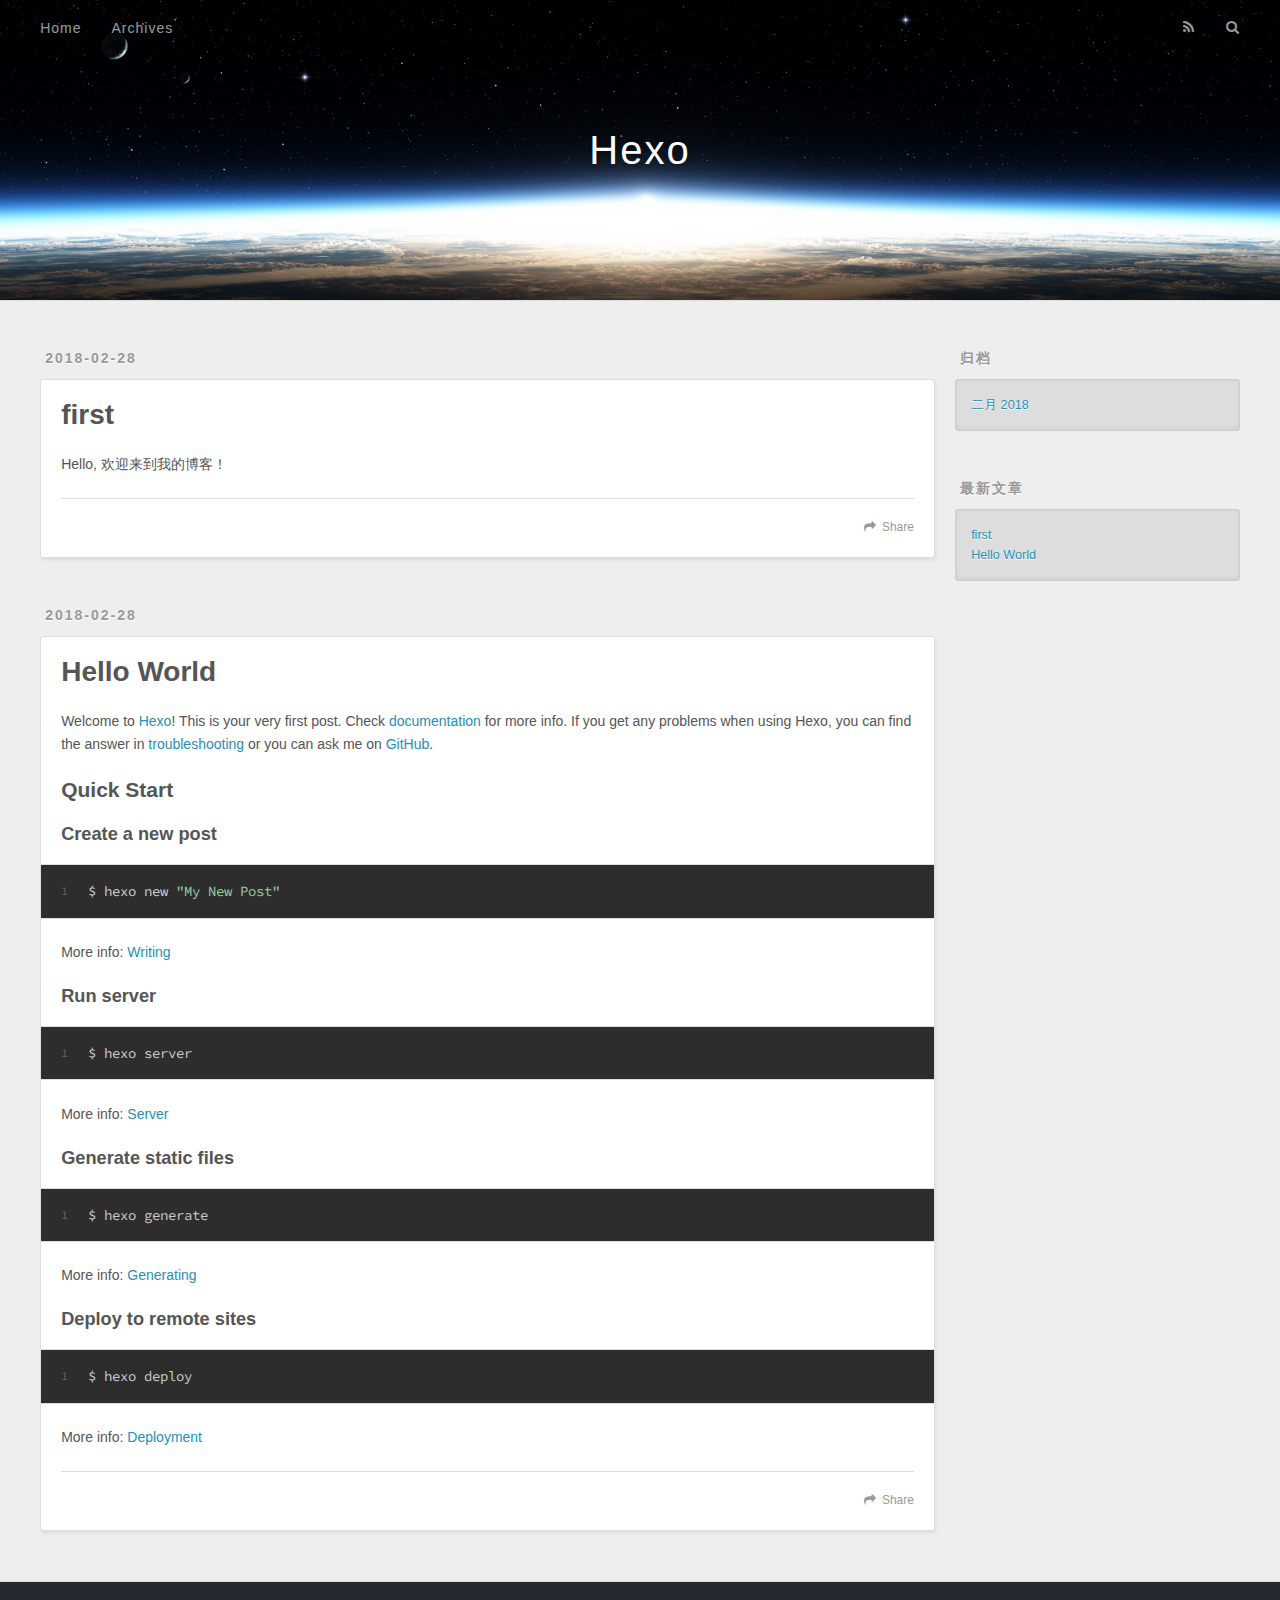
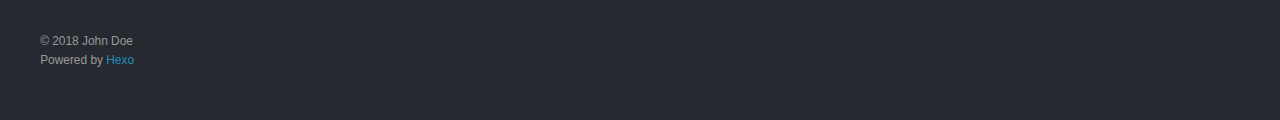
==== index.html @ c77ca08d "Site updated: 2018-02-28 11:20:23" ====
<!DOCTYPE html>
<html>
<head>
  <meta charset="utf-8">
  

  
  <title>Hexo</title>
  <meta name="viewport" content="width=device-width, initial-scale=1, maximum-scale=1">
  <meta property="og:type" content="website">
<meta property="og:title" content="Hexo">
<meta property="og:url" content="http://hexoblog.wuxiaolong.work/index.html">
<meta property="og:site_name" content="Hexo">
<meta property="og:locale" content="zh-CN">
<meta name="twitter:card" content="summary">
<meta name="twitter:title" content="Hexo">
  
    <link rel="alternate" href="/atom.xml" title="Hexo" type="application/atom+xml">
  
  
    <link rel="icon" href="/favicon.png">
  
  
    <link href="//fonts.googleapis.com/css?family=Source+Code+Pro" rel="stylesheet" type="text/css">
  
  <link rel="stylesheet" href="/css/style.css">
</head>

<body>
  <div id="container">
    <div id="wrap">
      <header id="header">
  <div id="banner"></div>
  <div id="header-outer" class="outer">
    <div id="header-title" class="inner">
      <h1 id="logo-wrap">
        <a href="/" id="logo">Hexo</a>
      </h1>
      
    </div>
    <div id="header-inner" class="inner">
      <nav id="main-nav">
        <a id="main-nav-toggle" class="nav-icon"></a>
        
          <a class="main-nav-link" href="/">Home</a>
        
          <a class="main-nav-link" href="/archives">Archives</a>
        
      </nav>
      <nav id="sub-nav">
        
          <a id="nav-rss-link" class="nav-icon" href="/atom.xml" title="RSS Feed"></a>
        
        <a id="nav-search-btn" class="nav-icon" title="搜索"></a>
      </nav>
      <div id="search-form-wrap">
        <form action="//google.com/search" method="get" accept-charset="UTF-8" class="search-form"><input type="search" name="q" class="search-form-input" placeholder="Search"><button type="submit" class="search-form-submit">&#xF002;</button><input type="hidden" name="sitesearch" value="http://hexoblog.wuxiaolong.work"></form>
      </div>
    </div>
  </div>
</header>
      <div class="outer">
        <section id="main">
  
    <article id="post-first" class="article article-type-post" itemscope itemprop="blogPost">
  <div class="article-meta">
    <a href="/2018/02/28/first/" class="article-date">
  <time datetime="2018-02-28T03:08:30.000Z" itemprop="datePublished">2018-02-28</time>
</a>
    
  </div>
  <div class="article-inner">
    
    
      <header class="article-header">
        
  
    <h1 itemprop="name">
      <a class="article-title" href="/2018/02/28/first/">first</a>
    </h1>
  

      </header>
    
    <div class="article-entry" itemprop="articleBody">
      
        <p>Hello, 欢迎来到我的博客！</p>

      
    </div>
    <footer class="article-footer">
      <a data-url="http://hexoblog.wuxiaolong.work/2018/02/28/first/" data-id="cje6i5cwr000100w19m9k42qk" class="article-share-link">Share</a>
      
      
    </footer>
  </div>
  
</article>


  
    <article id="post-hello-world" class="article article-type-post" itemscope itemprop="blogPost">
  <div class="article-meta">
    <a href="/2018/02/28/hello-world/" class="article-date">
  <time datetime="2018-02-28T02:31:33.509Z" itemprop="datePublished">2018-02-28</time>
</a>
    
  </div>
  <div class="article-inner">
    
    
      <header class="article-header">
        
  
    <h1 itemprop="name">
      <a class="article-title" href="/2018/02/28/hello-world/">Hello World</a>
    </h1>
  

      </header>
    
    <div class="article-entry" itemprop="articleBody">
      
        <p>Welcome to <a href="https://hexo.io/" target="_blank" rel="noopener">Hexo</a>! This is your very first post. Check <a href="https://hexo.io/docs/" target="_blank" rel="noopener">documentation</a> for more info. If you get any problems when using Hexo, you can find the answer in <a href="https://hexo.io/docs/troubleshooting.html" target="_blank" rel="noopener">troubleshooting</a> or you can ask me on <a href="https://github.com/hexojs/hexo/issues" target="_blank" rel="noopener">GitHub</a>.</p>
<h2 id="Quick-Start"><a href="#Quick-Start" class="headerlink" title="Quick Start"></a>Quick Start</h2><h3 id="Create-a-new-post"><a href="#Create-a-new-post" class="headerlink" title="Create a new post"></a>Create a new post</h3><figure class="highlight bash"><table><tr><td class="gutter"><pre><span class="line">1</span><br></pre></td><td class="code"><pre><span class="line">$ hexo new <span class="string">"My New Post"</span></span><br></pre></td></tr></table></figure>
<p>More info: <a href="https://hexo.io/docs/writing.html" target="_blank" rel="noopener">Writing</a></p>
<h3 id="Run-server"><a href="#Run-server" class="headerlink" title="Run server"></a>Run server</h3><figure class="highlight bash"><table><tr><td class="gutter"><pre><span class="line">1</span><br></pre></td><td class="code"><pre><span class="line">$ hexo server</span><br></pre></td></tr></table></figure>
<p>More info: <a href="https://hexo.io/docs/server.html" target="_blank" rel="noopener">Server</a></p>
<h3 id="Generate-static-files"><a href="#Generate-static-files" class="headerlink" title="Generate static files"></a>Generate static files</h3><figure class="highlight bash"><table><tr><td class="gutter"><pre><span class="line">1</span><br></pre></td><td class="code"><pre><span class="line">$ hexo generate</span><br></pre></td></tr></table></figure>
<p>More info: <a href="https://hexo.io/docs/generating.html" target="_blank" rel="noopener">Generating</a></p>
<h3 id="Deploy-to-remote-sites"><a href="#Deploy-to-remote-sites" class="headerlink" title="Deploy to remote sites"></a>Deploy to remote sites</h3><figure class="highlight bash"><table><tr><td class="gutter"><pre><span class="line">1</span><br></pre></td><td class="code"><pre><span class="line">$ hexo deploy</span><br></pre></td></tr></table></figure>
<p>More info: <a href="https://hexo.io/docs/deployment.html" target="_blank" rel="noopener">Deployment</a></p>

      
    </div>
    <footer class="article-footer">
      <a data-url="http://hexoblog.wuxiaolong.work/2018/02/28/hello-world/" data-id="cje6i5cwm000000w13musvi3g" class="article-share-link">Share</a>
      
      
    </footer>
  </div>
  
</article>


  


</section>
        
          <aside id="sidebar">
  
    

  
    

  
    
  
    
  <div class="widget-wrap">
    <h3 class="widget-title">归档</h3>
    <div class="widget">
      <ul class="archive-list"><li class="archive-list-item"><a class="archive-list-link" href="/archives/2018/02/">二月 2018</a></li></ul>
    </div>
  </div>


  
    
  <div class="widget-wrap">
    <h3 class="widget-title">最新文章</h3>
    <div class="widget">
      <ul>
        
          <li>
            <a href="/2018/02/28/first/">first</a>
          </li>
        
          <li>
            <a href="/2018/02/28/hello-world/">Hello World</a>
          </li>
        
      </ul>
    </div>
  </div>

  
</aside>
        
      </div>
      <footer id="footer">
  
  <div class="outer">
    <div id="footer-info" class="inner">
      &copy; 2018 John Doe<br>
      Powered by <a href="http://hexo.io/" target="_blank">Hexo</a>
    </div>
  </div>
</footer>
    </div>
    <nav id="mobile-nav">
  
    <a href="/" class="mobile-nav-link">Home</a>
  
    <a href="/archives" class="mobile-nav-link">Archives</a>
  
</nav>
    

<script src="//ajax.googleapis.com/ajax/libs/jquery/2.0.3/jquery.min.js"></script>


  <link rel="stylesheet" href="/fancybox/jquery.fancybox.css">
  <script src="/fancybox/jquery.fancybox.pack.js"></script>


<script src="/js/script.js"></script>



  </div>
</body>
</html>
---- css/style.css ----
body {
  width: 100%;
}
body:before,
body:after {
  content: "";
  display: table;
}
body:after {
  clear: both;
}
html,
body,
div,
span,
applet,
object,
iframe,
h1,
h2,
h3,
h4,
h5,
h6,
p,
blockquote,
pre,
a,
abbr,
acronym,
address,
big,
cite,
code,
del,
dfn,
em,
img,
ins,
kbd,
q,
s,
samp,
small,
strike,
strong,
sub,
sup,
tt,
var,
dl,
dt,
dd,
ol,
ul,
li,
fieldset,
form,
label,
legend,
table,
caption,
tbody,
tfoot,
thead,
tr,
th,
td {
  margin: 0;
  padding: 0;
  border: 0;
  outline: 0;
  font-weight: inherit;
  font-style: inherit;
  font-family: inherit;
  font-size: 100%;
  vertical-align: baseline;
}
body {
  line-height: 1;
  color: #000;
  background: #fff;
}
ol,
ul {
  list-style: none;
}
table {
  border-collapse: separate;
  border-spacing: 0;
  vertical-align: middle;
}
caption,
th,
td {
  text-align: left;
  font-weight: normal;
  vertical-align: middle;
}
a img {
  border: none;
}
input,
button {
  margin: 0;
  padding: 0;
}
input::-moz-focus-inner,
button::-moz-focus-inner {
  border: 0;
  padding: 0;
}
@font-face {
  font-family: FontAwesome;
  font-style: normal;
  font-weight: normal;
  src: url("fonts/fontawesome-webfont.eot?v=#4.0.3");
  src: url("fonts/fontawesome-webfont.eot?#iefix&v=#4.0.3") format("embedded-opentype"), url("fonts/fontawesome-webfont.woff?v=#4.0.3") format("woff"), url("fonts/fontawesome-webfont.ttf?v=#4.0.3") format("truetype"), url("fonts/fontawesome-webfont.svg#fontawesomeregular?v=#4.0.3") format("svg");
}
html,
body,
#container {
  height: 100%;
}
body {
  background: #eee;
  font: 14px -apple-system, BlinkMacSystemFont, "Segoe UI", "Roboto", "Oxygen", "Ubuntu", "Cantarell", "Fira Sans", "Droid Sans", "Helvetica Neue", sans-serif;
  -webkit-text-size-adjust: 100%;
}
.outer {
  max-width: 1220px;
  margin: 0 auto;
  padding: 0 20px;
}
.outer:before,
.outer:after {
  content: "";
  display: table;
}
.outer:after {
  clear: both;
}
.inner {
  display: inline;
  float: left;
  width: 98.33333333333333%;
  margin: 0 0.833333333333333%;
}
.left,
.alignleft {
  float: left;
}
.right,
.alignright {
  float: right;
}
.clear {
  clear: both;
}
#container {
  position: relative;
}
.mobile-nav-on {
  overflow: hidden;
}
#wrap {
  height: 100%;
  width: 100%;
  position: absolute;
  top: 0;
  left: 0;
  -webkit-transition: 0.2s ease-out;
  -moz-transition: 0.2s ease-out;
  -ms-transition: 0.2s ease-out;
  transition: 0.2s ease-out;
  z-index: 1;
  background: #eee;
}
.mobile-nav-on #wrap {
  left: 280px;
}
@media screen and (min-width: 768px) {
  #main {
    display: inline;
    float: left;
    width: 73.33333333333333%;
    margin: 0 0.833333333333333%;
  }
}
.article-date,
.article-category-link,
.archive-year,
.widget-title {
  text-decoration: none;
  text-transform: uppercase;
  letter-spacing: 2px;
  color: #999;
  margin-bottom: 1em;
  margin-left: 5px;
  line-height: 1em;
  text-shadow: 0 1px #fff;
  font-weight: bold;
}
.article-inner,
.archive-article-inner {
  background: #fff;
  -webkit-box-shadow: 1px 2px 3px #ddd;
  box-shadow: 1px 2px 3px #ddd;
  border: 1px solid #ddd;
  border-radius: 3px;
}
.article-entry h1,
.widget h1 {
  font-size: 2em;
}
.article-entry h2,
.widget h2 {
  font-size: 1.5em;
}
.article-entry h3,
.widget h3 {
  font-size: 1.3em;
}
.article-entry h4,
.widget h4 {
  font-size: 1.2em;
}
.article-entry h5,
.widget h5 {
  font-size: 1em;
}
.article-entry h6,
.widget h6 {
  font-size: 1em;
  color: #999;
}
.article-entry hr,
.widget hr {
  border: 1px dashed #ddd;
}
.article-entry strong,
.widget strong {
  font-weight: bold;
}
.article-entry em,
.widget em,
.article-entry cite,
.widget cite {
  font-style: italic;
}
.article-entry sup,
.widget sup,
.article-entry sub,
.widget sub {
  font-size: 0.75em;
  line-height: 0;
  position: relative;
  vertical-align: baseline;
}
.article-entry sup,
.widget sup {
  top: -0.5em;
}
.article-entry sub,
.widget sub {
  bottom: -0.2em;
}
.article-entry small,
.widget small {
  font-size: 0.85em;
}
.article-entry acronym,
.widget acronym,
.article-entry abbr,
.widget abbr {
  border-bottom: 1px dotted;
}
.article-entry ul,
.widget ul,
.article-entry ol,
.widget ol,
.article-entry dl,
.widget dl {
  margin: 0 20px;
  line-height: 1.6em;
}
.article-entry ul ul,
.widget ul ul,
.article-entry ol ul,
.widget ol ul,
.article-entry ul ol,
.widget ul ol,
.article-entry ol ol,
.widget ol ol {
  margin-top: 0;
  margin-bottom: 0;
}
.article-entry ul,
.widget ul {
  list-style: disc;
}
.article-entry ol,
.widget ol {
  list-style: decimal;
}
.article-entry dt,
.widget dt {
  font-weight: bold;
}
#header {
  height: 300px;
  position: relative;
  border-bottom: 1px solid #ddd;
}
#header:before,
#header:after {
  content: "";
  position: absolute;
  left: 0;
  right: 0;
  height: 40px;
}
#header:before {
  top: 0;
  background: -webkit-linear-gradient(rgba(0,0,0,0.2), transparent);
  background: -moz-linear-gradient(rgba(0,0,0,0.2), transparent);
  background: -ms-linear-gradient(rgba(0,0,0,0.2), transparent);
  background: linear-gradient(rgba(0,0,0,0.2), transparent);
}
#header:after {
  bottom: 0;
  background: -webkit-linear-gradient(transparent, rgba(0,0,0,0.2));
  background: -moz-linear-gradient(transparent, rgba(0,0,0,0.2));
  background: -ms-linear-gradient(transparent, rgba(0,0,0,0.2));
  background: linear-gradient(transparent, rgba(0,0,0,0.2));
}
#header-outer {
  height: 100%;
  position: relative;
}
#header-inner {
  position: relative;
  overflow: hidden;
}
#banner {
  position: absolute;
  top: 0;
  left: 0;
  width: 100%;
  height: 100%;
  background: url("images/banner.jpg") center #000;
  -webkit-background-size: cover;
  -moz-background-size: cover;
  background-size: cover;
  z-index: -1;
}
#header-title {
  text-align: center;
  height: 40px;
  position: absolute;
  top: 50%;
  left: 0;
  margin-top: -20px;
}
#logo,
#subtitle {
  text-decoration: none;
  color: #fff;
  font-weight: 300;
  text-shadow: 0 1px 4px rgba(0,0,0,0.3);
}
#logo {
  font-size: 40px;
  line-height: 40px;
  letter-spacing: 2px;
}
#subtitle {
  font-size: 16px;
  line-height: 16px;
  letter-spacing: 1px;
}
#subtitle-wrap {
  margin-top: 16px;
}
#main-nav {
  float: left;
  margin-left: -15px;
}
.nav-icon,
.main-nav-link {
  float: left;
  color: #fff;
  opacity: 0.6;
  text-decoration: none;
  text-shadow: 0 1px rgba(0,0,0,0.2);
  -webkit-transition: opacity 0.2s;
  -moz-transition: opacity 0.2s;
  -ms-transition: opacity 0.2s;
  transition: opacity 0.2s;
  display: block;
  padding: 20px 15px;
}
.nav-icon:hover,
.main-nav-link:hover {
  opacity: 1;
}
.nav-icon {
  font-family: FontAwesome;
  text-align: center;
  font-size: 14px;
  width: 14px;
  height: 14px;
  padding: 20px 15px;
  position: relative;
  cursor: pointer;
}
.main-nav-link {
  font-weight: 300;
  letter-spacing: 1px;
}
@media screen and (max-width: 479px) {
  .main-nav-link {
    display: none;
  }
}
#main-nav-toggle {
  display: none;
}
#main-nav-toggle:before {
  content: "\f0c9";
}
@media screen and (max-width: 479px) {
  #main-nav-toggle {
    display: block;
  }
}
#sub-nav {
  float: right;
  margin-right: -15px;
}
#nav-rss-link:before {
  content: "\f09e";
}
#nav-search-btn:before {
  content: "\f002";
}
#search-form-wrap {
  position: absolute;
  top: 15px;
  width: 150px;
  height: 30px;
  right: -150px;
  opacity: 0;
  -webkit-transition: 0.2s ease-out;
  -moz-transition: 0.2s ease-out;
  -ms-transition: 0.2s ease-out;
  transition: 0.2s ease-out;
}
#search-form-wrap.on {
  opacity: 1;
  right: 0;
}
@media screen and (max-width: 479px) {
  #search-form-wrap {
    width: 100%;
    right: -100%;
  }
}
.search-form {
  position: absolute;
  top: 0;
  left: 0;
  right: 0;
  background: #fff;
  padding: 5px 15px;
  border-radius: 15px;
  -webkit-box-shadow: 0 0 10px rgba(0,0,0,0.3);
  box-shadow: 0 0 10px rgba(0,0,0,0.3);
}
.search-form-input {
  border: none;
  background: none;
  color: #555;
  width: 100%;
  font: 13px -apple-system, BlinkMacSystemFont, "Segoe UI", "Roboto", "Oxygen", "Ubuntu", "Cantarell", "Fira Sans", "Droid Sans", "Helvetica Neue", sans-serif;
  outline: none;
}
.search-form-input::-webkit-search-results-decoration,
.search-form-input::-webkit-search-cancel-button {
  -webkit-appearance: none;
}
.search-form-submit {
  position: absolute;
  top: 50%;
  right: 10px;
  margin-top: -7px;
  font: 13px FontAwesome;
  border: none;
  background: none;
  color: #bbb;
  cursor: pointer;
}
.search-form-submit:hover,
.search-form-submit:focus {
  color: #777;
}
.article {
  margin: 50px 0;
}
.article-inner {
  overflow: hidden;
}
.article-meta:before,
.article-meta:after {
  content: "";
  display: table;
}
.article-meta:after {
  clear: both;
}
.article-date {
  float: left;
}
.article-category {
  float: left;
  line-height: 1em;
  color: #ccc;
  text-shadow: 0 1px #fff;
  margin-left: 8px;
}
.article-category:before {
  content: "\2022";
}
.article-category-link {
  margin: 0 12px 1em;
}
.article-header {
  padding: 20px 20px 0;
}
.article-title {
  text-decoration: none;
  font-size: 2em;
  font-weight: bold;
  color: #555;
  line-height: 1.1em;
  -webkit-transition: color 0.2s;
  -moz-transition: color 0.2s;
  -ms-transition: color 0.2s;
  transition: color 0.2s;
}
a.article-title:hover {
  color: #258fb8;
}
.article-entry {
  color: #555;
  padding: 0 20px;
}
.article-entry:before,
.article-entry:after {
  content: "";
  display: table;
}
.article-entry:after {
  clear: both;
}
.article-entry p,
.article-entry table {
  line-height: 1.6em;
  margin: 1.6em 0;
}
.article-entry h1,
.article-entry h2,
.article-entry h3,
.article-entry h4,
.article-entry h5,
.article-entry h6 {
  font-weight: bold;
}
.article-entry h1,
.article-entry h2,
.article-entry h3,
.article-entry h4,
.article-entry h5,
.article-entry h6 {
  line-height: 1.1em;
  margin: 1.1em 0;
}
.article-entry a {
  color: #258fb8;
  text-decoration: none;
}
.article-entry a:hover {
  text-decoration: underline;
}
.article-entry ul,
.article-entry ol,
.article-entry dl {
  margin-top: 1.6em;
  margin-bottom: 1.6em;
}
.article-entry img,
.article-entry video {
  max-width: 100%;
  height: auto;
  display: block;
  margin: auto;
}
.article-entry iframe {
  border: none;
}
.article-entry table {
  width: 100%;
  border-collapse: collapse;
  border-spacing: 0;
}
.article-entry th {
  font-weight: bold;
  border-bottom: 3px solid #ddd;
  padding-bottom: 0.5em;
}
.article-entry td {
  border-bottom: 1px solid #ddd;
  padding: 10px 0;
}
.article-entry blockquote {
  font-family: Georgia, "Times New Roman", serif;
  font-size: 1.4em;
  margin: 1.6em 20px;
  text-align: center;
}
.article-entry blockquote footer {
  font-size: 14px;
  margin: 1.6em 0;
  font-family: -apple-system, BlinkMacSystemFont, "Segoe UI", "Roboto", "Oxygen", "Ubuntu", "Cantarell", "Fira Sans", "Droid Sans", "Helvetica Neue", sans-serif;
}
.article-entry blockquote footer cite:before {
  content: "—";
  padding: 0 0.5em;
}
.article-entry .pullquote {
  text-align: left;
  width: 45%;
  margin: 0;
}
.article-entry .pullquote.left {
  margin-left: 0.5em;
  margin-right: 1em;
}
.article-entry .pullquote.right {
  margin-right: 0.5em;
  margin-left: 1em;
}
.article-entry .caption {
  color: #999;
  display: block;
  font-size: 0.9em;
  margin-top: 0.5em;
  position: relative;
  text-align: center;
}
.article-entry .video-container {
  position: relative;
  padding-top: 56.25%;
  height: 0;
  overflow: hidden;
}
.article-entry .video-container iframe,
.article-entry .video-container object,
.article-entry .video-container embed {
  position: absolute;
  top: 0;
  left: 0;
  width: 100%;
  height: 100%;
  margin-top: 0;
}
.article-more-link a {
  display: inline-block;
  line-height: 1em;
  padding: 6px 15px;
  border-radius: 15px;
  background: #eee;
  color: #999;
  text-shadow: 0 1px #fff;
  text-decoration: none;
}
.article-more-link a:hover {
  background: #258fb8;
  color: #fff;
  text-decoration: none;
  text-shadow: 0 1px #1e7293;
}
.article-footer {
  font-size: 0.85em;
  line-height: 1.6em;
  border-top: 1px solid #ddd;
  padding-top: 1.6em;
  margin: 0 20px 20px;
}
.article-footer:before,
.article-footer:after {
  content: "";
  display: table;
}
.article-footer:after {
  clear: both;
}
.article-footer a {
  color: #999;
  text-decoration: none;
}
.article-footer a:hover {
  color: #555;
}
.article-tag-list-item {
  float: left;
  margin-right: 10px;
}
.article-tag-list-link:before {
  content: "#";
}
.article-comment-link {
  float: right;
}
.article-comment-link:before {
  content: "\f075";
  font-family: FontAwesome;
  padding-right: 8px;
}
.article-share-link {
  cursor: pointer;
  float: right;
  margin-left: 20px;
}
.article-share-link:before {
  content: "\f064";
  font-family: FontAwesome;
  padding-right: 6px;
}
#article-nav {
  position: relative;
}
#article-nav:before,
#article-nav:after {
  content: "";
  display: table;
}
#article-nav:after {
  clear: both;
}
@media screen and (min-width: 768px) {
  #article-nav {
    margin: 50px 0;
  }
  #article-nav:before {
    width: 8px;
    height: 8px;
    position: absolute;
    top: 50%;
    left: 50%;
    margin-top: -4px;
    margin-left: -4px;
    content: "";
    border-radius: 50%;
    background: #ddd;
    -webkit-box-shadow: 0 1px 2px #fff;
    box-shadow: 0 1px 2px #fff;
  }
}
.article-nav-link-wrap {
  text-decoration: none;
  text-shadow: 0 1px #fff;
  color: #999;
  -webkit-box-sizing: border-box;
  -moz-box-sizing: border-box;
  box-sizing: border-box;
  margin-top: 50px;
  text-align: center;
  display: block;
}
.article-nav-link-wrap:hover {
  color: #555;
}
@media screen and (min-width: 768px) {
  .article-nav-link-wrap {
    width: 50%;
    margin-top: 0;
  }
}
@media screen and (min-width: 768px) {
  #article-nav-newer {
    float: left;
    text-align: right;
    padding-right: 20px;
  }
}
@media screen and (min-width: 768px) {
  #article-nav-older {
    float: right;
    text-align: left;
    padding-left: 20px;
  }
}
.article-nav-caption {
  text-transform: uppercase;
  letter-spacing: 2px;
  color: #ddd;
  line-height: 1em;
  font-weight: bold;
}
#article-nav-newer .article-nav-caption {
  margin-right: -2px;
}
.article-nav-title {
  font-size: 0.85em;
  line-height: 1.6em;
  margin-top: 0.5em;
}
.article-share-box {
  position: absolute;
  display: none;
  background: #fff;
  -webkit-box-shadow: 1px 2px 10px rgba(0,0,0,0.2);
  box-shadow: 1px 2px 10px rgba(0,0,0,0.2);
  border-radius: 3px;
  margin-left: -145px;
  overflow: hidden;
  z-index: 1;
}
.article-share-box.on {
  display: block;
}
.article-share-input {
  width: 100%;
  background: none;
  -webkit-box-sizing: border-box;
  -moz-box-sizing: border-box;
  box-sizing: border-box;
  font: 14px -apple-system, BlinkMacSystemFont, "Segoe UI", "Roboto", "Oxygen", "Ubuntu", "Cantarell", "Fira Sans", "Droid Sans", "Helvetica Neue", sans-serif;
  padding: 0 15px;
  color: #555;
  outline: none;
  border: 1px solid #ddd;
  border-radius: 3px 3px 0 0;
  height: 36px;
  line-height: 36px;
}
.article-share-links {
  background: #eee;
}
.article-share-links:before,
.article-share-links:after {
  content: "";
  display: table;
}
.article-share-links:after {
  clear: both;
}
.article-share-twitter,
.article-share-facebook,
.article-share-pinterest,
.article-share-google {
  width: 50px;
  height: 36px;
  display: block;
  float: left;
  position: relative;
  color: #999;
  text-shadow: 0 1px #fff;
}
.article-share-twitter:before,
.article-share-facebook:before,
.article-share-pinterest:before,
.article-share-google:before {
  font-size: 20px;
  font-family: FontAwesome;
  width: 20px;
  height: 20px;
  position: absolute;
  top: 50%;
  left: 50%;
  margin-top: -10px;
  margin-left: -10px;
  text-align: center;
}
.article-share-twitter:hover,
.article-share-facebook:hover,
.article-share-pinterest:hover,
.article-share-google:hover {
  color: #fff;
}
.article-share-twitter:before {
  content: "\f099";
}
.article-share-twitter:hover {
  background: #00aced;
  text-shadow: 0 1px #008abe;
}
.article-share-facebook:before {
  content: "\f09a";
}
.article-share-facebook:hover {
  background: #3b5998;
  text-shadow: 0 1px #2f477a;
}
.article-share-pinterest:before {
  content: "\f0d2";
}
.article-share-pinterest:hover {
  background: #cb2027;
  text-shadow: 0 1px #a21a1f;
}
.article-share-google:before {
  content: "\f0d5";
}
.article-share-google:hover {
  background: #dd4b39;
  text-shadow: 0 1px #be3221;
}
.article-gallery {
  background: #000;
  position: relative;
}
.article-gallery-photos {
  position: relative;
  overflow: hidden;
}
.article-gallery-img {
  display: none;
  max-width: 100%;
}
.article-gallery-img:first-child {
  display: block;
}
.article-gallery-img.loaded {
  position: absolute;
  display: block;
}
.article-gallery-img img {
  display: block;
  max-width: 100%;
  margin: 0 auto;
}
#comments {
  background: #fff;
  -webkit-box-shadow: 1px 2px 3px #ddd;
  box-shadow: 1px 2px 3px #ddd;
  padding: 20px;
  border: 1px solid #ddd;
  border-radius: 3px;
  margin: 50px 0;
}
#comments a {
  color: #258fb8;
}
.archives-wrap {
  margin: 50px 0;
}
.archives:before,
.archives:after {
  content: "";
  display: table;
}
.archives:after {
  clear: both;
}
.archive-year-wrap {
  margin-bottom: 1em;
}
.archives {
  -webkit-column-gap: 10px;
  -moz-column-gap: 10px;
  column-gap: 10px;
}
@media screen and (min-width: 480px) and (max-width: 767px) {
  .archives {
    -webkit-column-count: 2;
    -moz-column-count: 2;
    column-count: 2;
  }
}
@media screen and (min-width: 768px) {
  .archives {
    -webkit-column-count: 3;
    -moz-column-count: 3;
    column-count: 3;
  }
}
.archive-article {
  -webkit-column-break-inside: avoid;
  page-break-inside: avoid;
  overflow: hidden;
  break-inside: avoid-column;
}
.archive-article-inner {
  padding: 10px;
  margin-bottom: 15px;
}
.archive-article-title {
  text-decoration: none;
  font-weight: bold;
  color: #555;
  -webkit-transition: color 0.2s;
  -moz-transition: color 0.2s;
  -ms-transition: color 0.2s;
  transition: color 0.2s;
  line-height: 1.6em;
}
.archive-article-title:hover {
  color: #258fb8;
}
.archive-article-footer {
  margin-top: 1em;
}
.archive-article-date {
  color: #999;
  text-decoration: none;
  font-size: 0.85em;
  line-height: 1em;
  margin-bottom: 0.5em;
  display: block;
}
#page-nav {
  margin: 50px auto;
  background: #fff;
  -webkit-box-shadow: 1px 2px 3px #ddd;
  box-shadow: 1px 2px 3px #ddd;
  border: 1px solid #ddd;
  border-radius: 3px;
  text-align: center;
  color: #999;
  overflow: hidden;
}
#page-nav:before,
#page-nav:after {
  content: "";
  display: table;
}
#page-nav:after {
  clear: both;
}
#page-nav a,
#page-nav span {
  padding: 10px 20px;
  line-height: 1;
  height: 2ex;
}
#page-nav a {
  color: #999;
  text-decoration: none;
}
#page-nav a:hover {
  background: #999;
  color: #fff;
}
#page-nav .prev {
  float: left;
}
#page-nav .next {
  float: right;
}
#page-nav .page-number {
  display: inline-block;
}
@media screen and (max-width: 479px) {
  #page-nav .page-number {
    display: none;
  }
}
#page-nav .current {
  color: #555;
  font-weight: bold;
}
#page-nav .space {
  color: #ddd;
}
#footer {
  background: #262a30;
  padding: 50px 0;
  border-top: 1px solid #ddd;
  color: #999;
}
#footer a {
  color: #258fb8;
  text-decoration: none;
}
#footer a:hover {
  text-decoration: underline;
}
#footer-info {
  line-height: 1.6em;
  font-size: 0.85em;
}
.article-entry pre,
.article-entry .highlight {
  background: #2d2d2d;
  margin: 0 -20px;
  padding: 15px 20px;
  border-style: solid;
  border-color: #ddd;
  border-width: 1px 0;
  overflow: auto;
  color: #ccc;
  line-height: 22.400000000000002px;
}
.article-entry .highlight .gutter pre,
.article-entry .gist .gist-file .gist-data .line-numbers {
  color: #666;
  font-size: 0.85em;
}
.article-entry pre,
.article-entry code {
  font-family: "Source Code Pro", Consolas, Monaco, Menlo, Consolas, monospace;
}
.article-entry code {
  background: #eee;
  text-shadow: 0 1px #fff;
  padding: 0 0.3em;
}
.article-entry pre code {
  background: none;
  text-shadow: none;
  padding: 0;
}
.article-entry .highlight pre {
  border: none;
  margin: 0;
  padding: 0;
}
.article-entry .highlight table {
  margin: 0;
  width: auto;
}
.article-entry .highlight td {
  border: none;
  padding: 0;
}
.article-entry .highlight figcaption {
  font-size: 0.85em;
  color: #999;
  line-height: 1em;
  margin-bottom: 1em;
}
.article-entry .highlight figcaption:before,
.article-entry .highlight figcaption:after {
  content: "";
  display: table;
}
.article-entry .highlight figcaption:after {
  clear: both;
}
.article-entry .highlight figcaption a {
  float: right;
}
.article-entry .highlight .gutter pre {
  text-align: right;
  padding-right: 20px;
}
.article-entry .highlight .line {
  height: 22.400000000000002px;
}
.article-entry .highlight .line.marked {
  background: #515151;
}
.article-entry .gist {
  margin: 0 -20px;
  border-style: solid;
  border-color: #ddd;
  border-width: 1px 0;
  background: #2d2d2d;
  padding: 15px 20px 15px 0;
}
.article-entry .gist .gist-file {
  border: none;
  font-family: "Source Code Pro", Consolas, Monaco, Menlo, Consolas, monospace;
  margin: 0;
}
.article-entry .gist .gist-file .gist-data {
  background: none;
  border: none;
}
.article-entry .gist .gist-file .gist-data .line-numbers {
  background: none;
  border: none;
  padding: 0 20px 0 0;
}
.article-entry .gist .gist-file .gist-data .line-data {
  padding: 0 !important;
}
.article-entry .gist .gist-file .highlight {
  margin: 0;
  padding: 0;
  border: none;
}
.article-entry .gist .gist-file .gist-meta {
  background: #2d2d2d;
  color: #999;
  font: 0.85em -apple-system, BlinkMacSystemFont, "Segoe UI", "Roboto", "Oxygen", "Ubuntu", "Cantarell", "Fira Sans", "Droid Sans", "Helvetica Neue", sans-serif;
  text-shadow: 0 0;
  padding: 0;
  margin-top: 1em;
  margin-left: 20px;
}
.article-entry .gist .gist-file .gist-meta a {
  color: #258fb8;
  font-weight: normal;
}
.article-entry .gist .gist-file .gist-meta a:hover {
  text-decoration: underline;
}
pre .comment,
pre .title {
  color: #999;
}
pre .variable,
pre .attribute,
pre .tag,
pre .regexp,
pre .ruby .constant,
pre .xml .tag .title,
pre .xml .pi,
pre .xml .doctype,
pre .html .doctype,
pre .css .id,
pre .css .class,
pre .css .pseudo {
  color: #f2777a;
}
pre .number,
pre .preprocessor,
pre .built_in,
pre .literal,
pre .params,
pre .constant {
  color: #f99157;
}
pre .class,
pre .ruby .class .title,
pre .css .rules .attribute {
  color: #9c9;
}
pre .string,
pre .value,
pre .inheritance,
pre .header,
pre .ruby .symbol,
pre .xml .cdata {
  color: #9c9;
}
pre .css .hexcolor {
  color: #6cc;
}
pre .function,
pre .python .decorator,
pre .python .title,
pre .ruby .function .title,
pre .ruby .title .keyword,
pre .perl .sub,
pre .javascript .title,
pre .coffeescript .title {
  color: #69c;
}
pre .keyword,
pre .javascript .function {
  color: #c9c;
}
@media screen and (max-width: 479px) {
  #mobile-nav {
    position: absolute;
    top: 0;
    left: 0;
    width: 280px;
    height: 100%;
    background: #191919;
    border-right: 1px solid #fff;
  }
}
@media screen and (max-width: 479px) {
  .mobile-nav-link {
    display: block;
    color: #999;
    text-decoration: none;
    padding: 15px 20px;
    font-weight: bold;
  }
  .mobile-nav-link:hover {
    color: #fff;
  }
}
@media screen and (min-width: 768px) {
  #sidebar {
    display: inline;
    float: left;
    width: 23.333333333333332%;
    margin: 0 0.833333333333333%;
  }
}
.widget-wrap {
  margin: 50px 0;
}
.widget {
  color: #777;
  text-shadow: 0 1px #fff;
  background: #ddd;
  -webkit-box-shadow: 0 -1px 4px #ccc inset;
  box-shadow: 0 -1px 4px #ccc inset;
  border: 1px solid #ccc;
  padding: 15px;
  border-radius: 3px;
}
.widget a {
  color: #258fb8;
  text-decoration: none;
}
.widget a:hover {
  text-decoration: underline;
}
.widget ul ul,
.widget ol ul,
.widget dl ul,
.widget ul ol,
.widget ol ol,
.widget dl ol,
.widget ul dl,
.widget ol dl,
.widget dl dl {
  margin-left: 15px;
  list-style: disc;
}
.widget {
  line-height: 1.6em;
  word-wrap: break-word;
  font-size: 0.9em;
}
.widget ul,
.widget ol {
  list-style: none;
  margin: 0;
}
.widget ul ul,
.widget ol ul,
.widget ul ol,
.widget ol ol {
  margin: 0 20px;
}
.widget ul ul,
.widget ol ul {
  list-style: disc;
}
.widget ul ol,
.widget ol ol {
  list-style: decimal;
}
.category-list-count,
.tag-list-count,
.archive-list-count {
  padding-left: 5px;
  color: #999;
  font-size: 0.85em;
}
.category-list-count:before,
.tag-list-count:before,
.archive-list-count:before {
  content: "(";
}
.category-list-count:after,
.tag-list-count:after,
.archive-list-count:after {
  content: ")";
}
.tagcloud a {
  margin-right: 5px;
  display: inline-block;
}
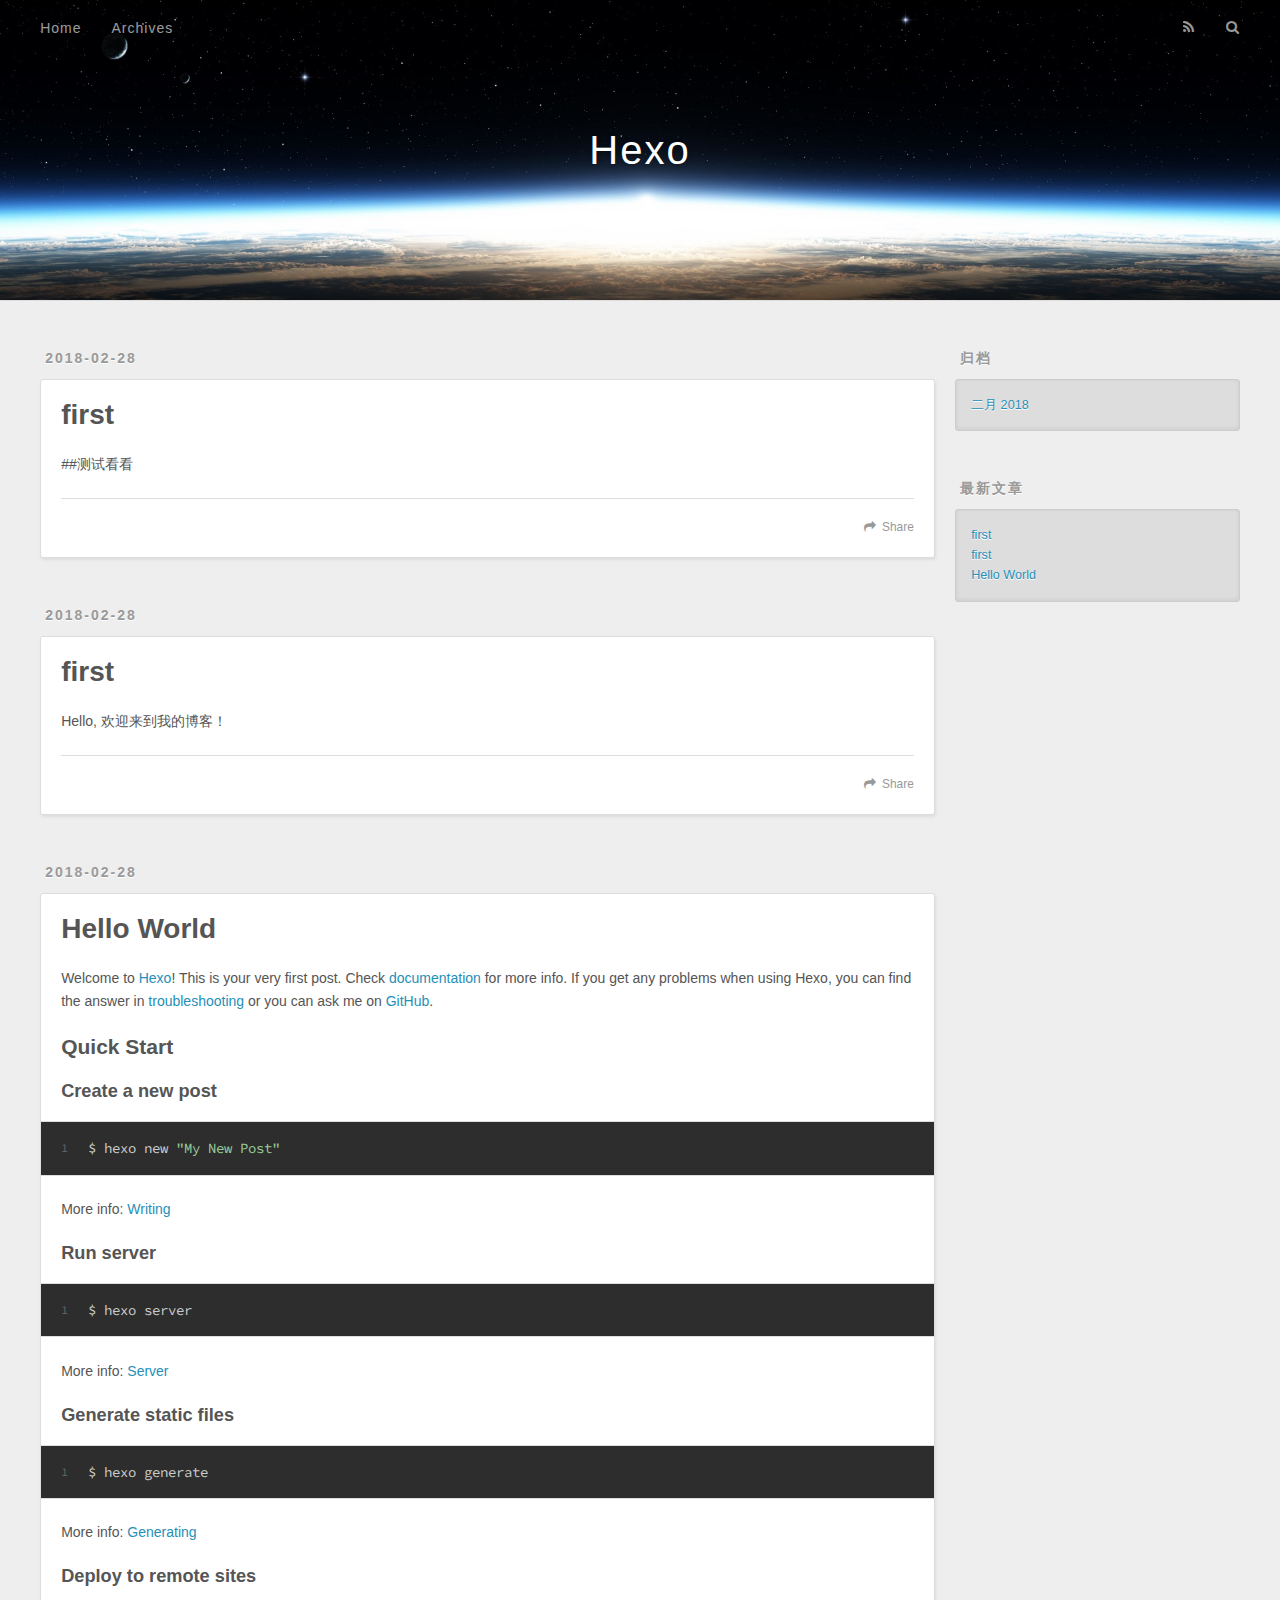
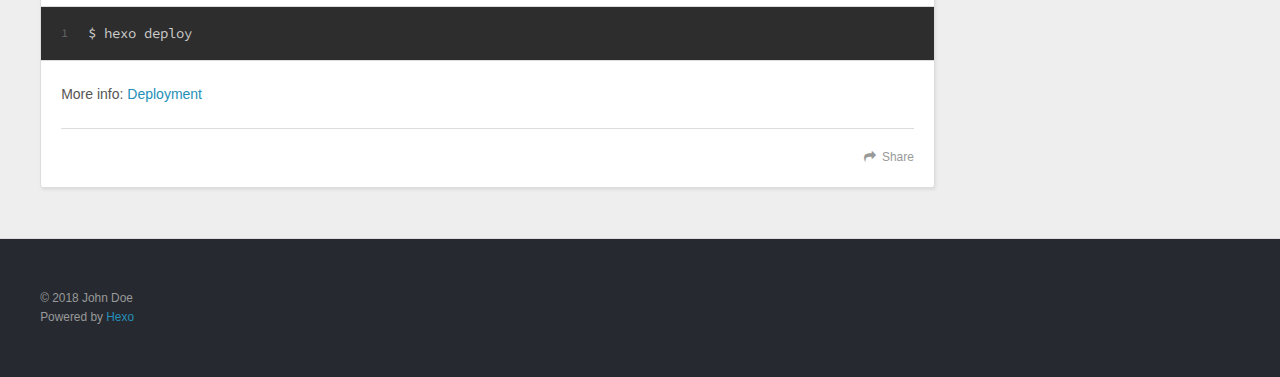
==== commit 49eb27c1: "Site updated: 2018-02-28 15:37:00" ====
--- a/index.html
+++ b/index.html
@@ -9,7 +9,7 @@
   <meta name="viewport" content="width=device-width, initial-scale=1, maximum-scale=1">
   <meta property="og:type" content="website">
 <meta property="og:title" content="Hexo">
-<meta property="og:url" content="http://hexoblog.wuxiaolong.work/index.html">
+<meta property="og:url" content="https://hexoblog.wuxiaolong.work/index.html">
 <meta property="og:site_name" content="Hexo">
 <meta property="og:locale" content="zh-CN">
 <meta name="twitter:card" content="summary">
@@ -54,13 +54,50 @@
         <a id="nav-search-btn" class="nav-icon" title="搜索"></a>
       </nav>
       <div id="search-form-wrap">
-        <form action="//google.com/search" method="get" accept-charset="UTF-8" class="search-form"><input type="search" name="q" class="search-form-input" placeholder="Search"><button type="submit" class="search-form-submit">&#xF002;</button><input type="hidden" name="sitesearch" value="http://hexoblog.wuxiaolong.work"></form>
+        <form action="//google.com/search" method="get" accept-charset="UTF-8" class="search-form"><input type="search" name="q" class="search-form-input" placeholder="Search"><button type="submit" class="search-form-submit">&#xF002;</button><input type="hidden" name="sitesearch" value="https://hexoblog.wuxiaolong.work"></form>
       </div>
     </div>
   </div>
 </header>
       <div class="outer">
         <section id="main">
+  
+    <article id="post-second" class="article article-type-post" itemscope itemprop="blogPost">
+  <div class="article-meta">
+    <a href="/2018/02/28/second/" class="article-date">
+  <time datetime="2018-02-28T03:08:30.000Z" itemprop="datePublished">2018-02-28</time>
+</a>
+    
+  </div>
+  <div class="article-inner">
+    
+    
+      <header class="article-header">
+        
+  
+    <h1 itemprop="name">
+      <a class="article-title" href="/2018/02/28/second/">first</a>
+    </h1>
+  
+
+      </header>
+    
+    <div class="article-entry" itemprop="articleBody">
+      
+        <p>##测试看看</p>
+
+      
+    </div>
+    <footer class="article-footer">
+      <a data-url="https://hexoblog.wuxiaolong.work/2018/02/28/second/" data-id="cje6rpnlx0000tgw1rggb3o6j" class="article-share-link">Share</a>
+      
+      
+    </footer>
+  </div>
+  
+</article>
+
+
   
     <article id="post-first" class="article article-type-post" itemscope itemprop="blogPost">
   <div class="article-meta">
@@ -89,7 +126,7 @@
       
     </div>
     <footer class="article-footer">
-      <a data-url="http://hexoblog.wuxiaolong.work/2018/02/28/first/" data-id="cje6i5cwr000100w19m9k42qk" class="article-share-link">Share</a>
+      <a data-url="https://hexoblog.wuxiaolong.work/2018/02/28/first/" data-id="cje6rpnm20001tgw1xnqhix2t" class="article-share-link">Share</a>
       
       
     </footer>
@@ -134,7 +171,7 @@
       
     </div>
     <footer class="article-footer">
-      <a data-url="http://hexoblog.wuxiaolong.work/2018/02/28/hello-world/" data-id="cje6i5cwm000000w13musvi3g" class="article-share-link">Share</a>
+      <a data-url="https://hexoblog.wuxiaolong.work/2018/02/28/hello-world/" data-id="cje6rpnm50002tgw1tvwz8a0s" class="article-share-link">Share</a>
       
       
     </footer>
@@ -175,6 +212,10 @@
       <ul>
         
           <li>
+            <a href="/2018/02/28/second/">first</a>
+          </li>
+        
+          <li>
             <a href="/2018/02/28/first/">first</a>
           </li>
         
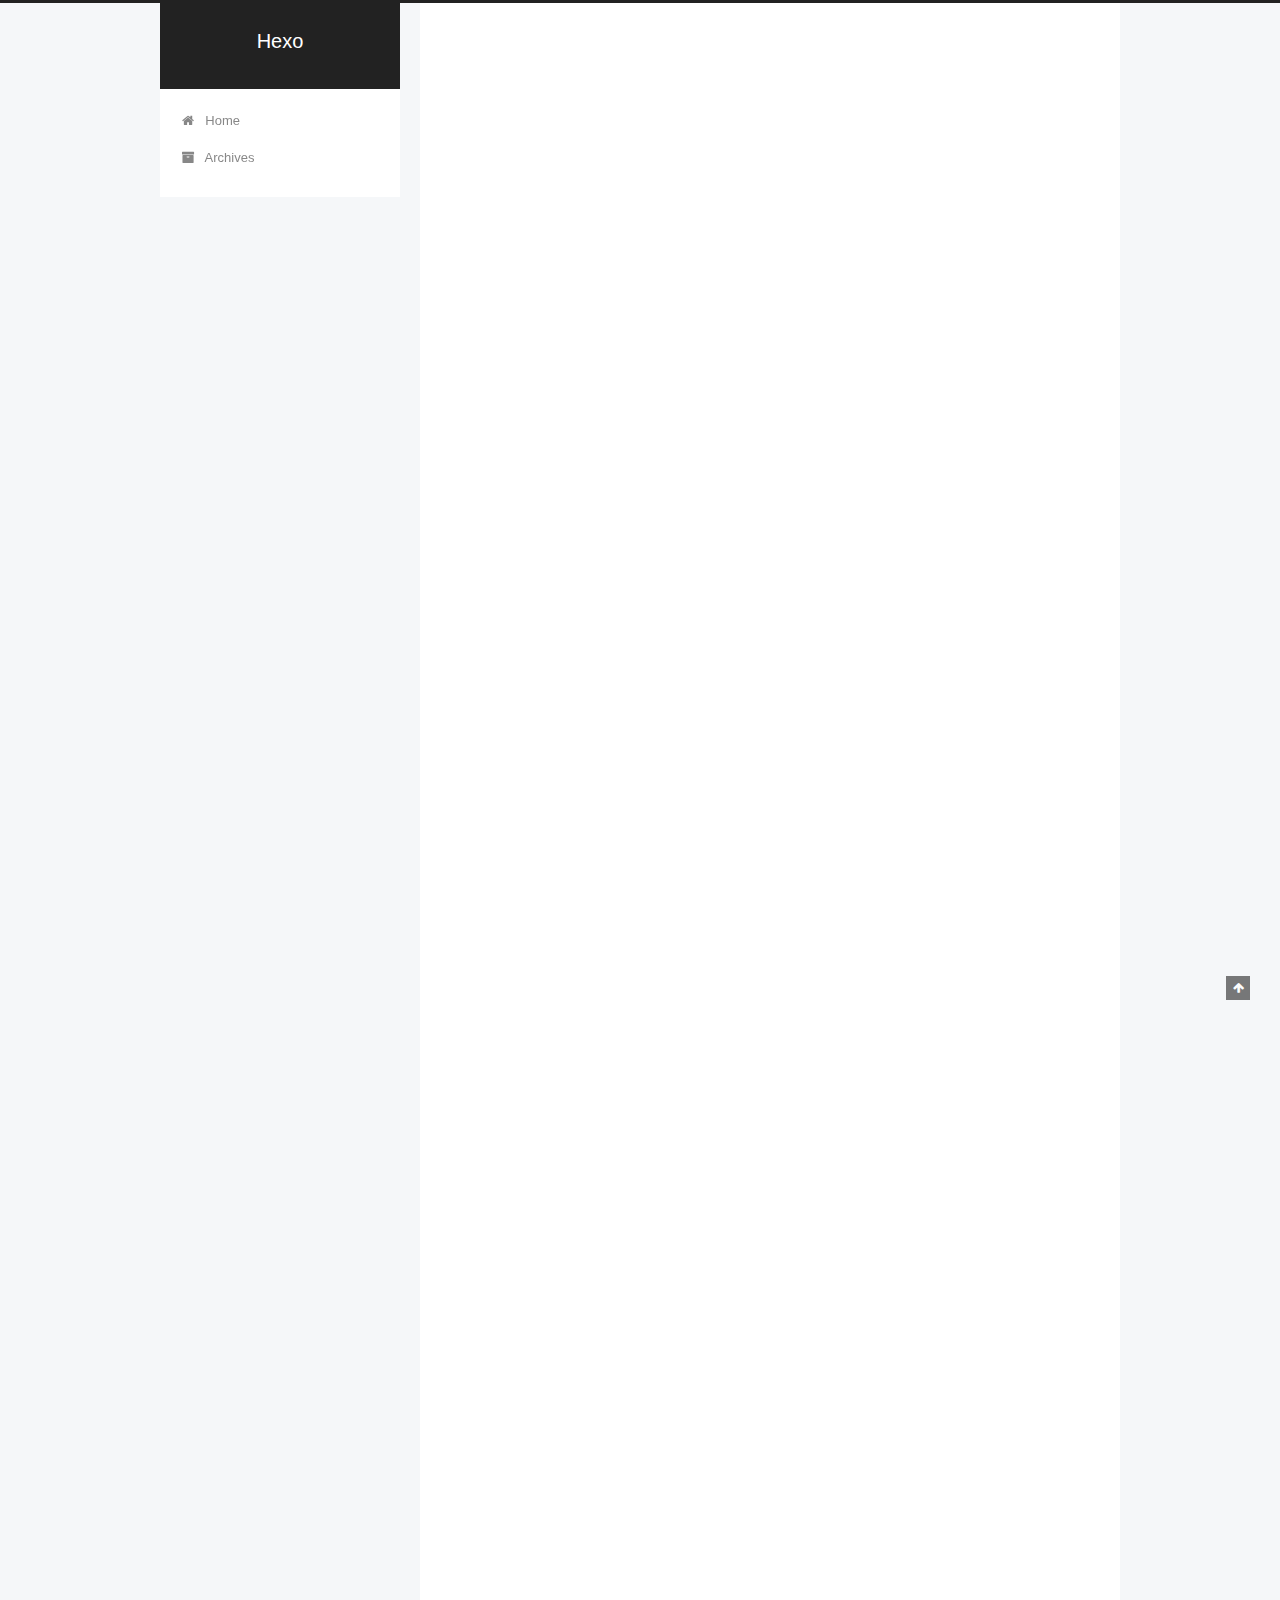
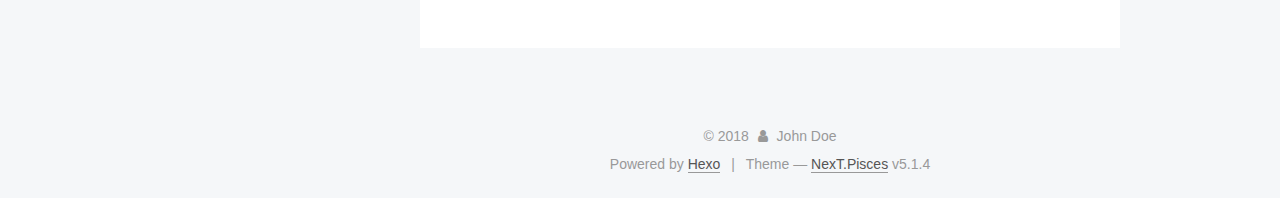
==== commit 601f9fcd: "Site updated: 2018-02-28 21:55:42" ====
--- a/index.html
+++ b/index.html
@@ -1,164 +1,546 @@
 <!DOCTYPE html>
-<html>
+
+
+
+  
+
+
+<html class="theme-next pisces use-motion" lang="zh-CN">
 <head>
-  <meta charset="utf-8">
-  
-
-  
-  <title>Hexo</title>
-  <meta name="viewport" content="width=device-width, initial-scale=1, maximum-scale=1">
-  <meta property="og:type" content="website">
+  <meta charset="UTF-8"/>
+<meta http-equiv="X-UA-Compatible" content="IE=edge" />
+<meta name="viewport" content="width=device-width, initial-scale=1, maximum-scale=1"/>
+<meta name="theme-color" content="#222">
+
+
+
+
+
+
+
+
+
+<meta http-equiv="Cache-Control" content="no-transform" />
+<meta http-equiv="Cache-Control" content="no-siteapp" />
+
+
+
+
+
+
+
+
+
+
+
+
+
+
+
+
+  
+  
+  <link href="/lib/fancybox/source/jquery.fancybox.css?v=2.1.5" rel="stylesheet" type="text/css" />
+
+
+
+
+
+
+
+<link href="/lib/font-awesome/css/font-awesome.min.css?v=4.6.2" rel="stylesheet" type="text/css" />
+
+<link href="/css/main.css?v=5.1.4" rel="stylesheet" type="text/css" />
+
+
+  <link rel="apple-touch-icon" sizes="180x180" href="/images/apple-touch-icon-next.png?v=5.1.4">
+
+
+  <link rel="icon" type="image/png" sizes="32x32" href="/images/favicon-32x32-next.png?v=5.1.4">
+
+
+  <link rel="icon" type="image/png" sizes="16x16" href="/images/favicon-16x16-next.png?v=5.1.4">
+
+
+  <link rel="mask-icon" href="/images/logo.svg?v=5.1.4" color="#222">
+
+
+
+
+
+  <meta name="keywords" content="Hexo, NexT" />
+
+
+
+
+
+
+
+
+
+
+<meta property="og:type" content="website">
 <meta property="og:title" content="Hexo">
 <meta property="og:url" content="https://hexoblog.wuxiaolong.work/index.html">
 <meta property="og:site_name" content="Hexo">
 <meta property="og:locale" content="zh-CN">
 <meta name="twitter:card" content="summary">
 <meta name="twitter:title" content="Hexo">
-  
-    <link rel="alternate" href="/atom.xml" title="Hexo" type="application/atom+xml">
-  
-  
-    <link rel="icon" href="/favicon.png">
-  
-  
-    <link href="//fonts.googleapis.com/css?family=Source+Code+Pro" rel="stylesheet" type="text/css">
-  
-  <link rel="stylesheet" href="/css/style.css">
+
+
+
+<script type="text/javascript" id="hexo.configurations">
+  var NexT = window.NexT || {};
+  var CONFIG = {
+    root: '/',
+    scheme: 'Pisces',
+    version: '5.1.4',
+    sidebar: {"position":"left","display":"post","offset":12,"b2t":false,"scrollpercent":false,"onmobile":false},
+    fancybox: true,
+    tabs: true,
+    motion: {"enable":true,"async":false,"transition":{"post_block":"fadeIn","post_header":"slideDownIn","post_body":"slideDownIn","coll_header":"slideLeftIn","sidebar":"slideUpIn"}},
+    duoshuo: {
+      userId: '0',
+      author: 'Author'
+    },
+    algolia: {
+      applicationID: '',
+      apiKey: '',
+      indexName: '',
+      hits: {"per_page":10},
+      labels: {"input_placeholder":"Search for Posts","hits_empty":"We didn't find any results for the search: ${query}","hits_stats":"${hits} results found in ${time} ms"}
+    }
+  };
+</script>
+
+
+
+  <link rel="canonical" href="https://hexoblog.wuxiaolong.work/"/>
+
+
+
+
+
+  <title>Hexo</title>
+  
+
+
+
+
+
+
+
+
 </head>
 
-<body>
-  <div id="container">
-    <div id="wrap">
-      <header id="header">
-  <div id="banner"></div>
-  <div id="header-outer" class="outer">
-    <div id="header-title" class="inner">
-      <h1 id="logo-wrap">
-        <a href="/" id="logo">Hexo</a>
-      </h1>
-      
+<body itemscope itemtype="http://schema.org/WebPage" lang="zh-CN">
+
+  
+  
+    
+  
+
+  <div class="container sidebar-position-left 
+  page-home">
+    <div class="headband"></div>
+
+    <header id="header" class="header" itemscope itemtype="http://schema.org/WPHeader">
+      <div class="header-inner"><div class="site-brand-wrapper">
+  <div class="site-meta ">
+    
+
+    <div class="custom-logo-site-title">
+      <a href="/"  class="brand" rel="start">
+        <span class="logo-line-before"><i></i></span>
+        <span class="site-title">Hexo</span>
+        <span class="logo-line-after"><i></i></span>
+      </a>
     </div>
-    <div id="header-inner" class="inner">
-      <nav id="main-nav">
-        <a id="main-nav-toggle" class="nav-icon"></a>
-        
-          <a class="main-nav-link" href="/">Home</a>
-        
-          <a class="main-nav-link" href="/archives">Archives</a>
-        
-      </nav>
-      <nav id="sub-nav">
-        
-          <a id="nav-rss-link" class="nav-icon" href="/atom.xml" title="RSS Feed"></a>
-        
-        <a id="nav-search-btn" class="nav-icon" title="搜索"></a>
-      </nav>
-      <div id="search-form-wrap">
-        <form action="//google.com/search" method="get" accept-charset="UTF-8" class="search-form"><input type="search" name="q" class="search-form-input" placeholder="Search"><button type="submit" class="search-form-submit">&#xF002;</button><input type="hidden" name="sitesearch" value="https://hexoblog.wuxiaolong.work"></form>
-      </div>
+      
+        <p class="site-subtitle"></p>
+      
+  </div>
+
+  <div class="site-nav-toggle">
+    <button>
+      <span class="btn-bar"></span>
+      <span class="btn-bar"></span>
+      <span class="btn-bar"></span>
+    </button>
+  </div>
+</div>
+
+<nav class="site-nav">
+  
+
+  
+    <ul id="menu" class="menu">
+      
+        
+        <li class="menu-item menu-item-home">
+          <a href="/" rel="section">
+            
+              <i class="menu-item-icon fa fa-fw fa-home"></i> <br />
+            
+            Home
+          </a>
+        </li>
+      
+        
+        <li class="menu-item menu-item-archives">
+          <a href="/archives/" rel="section">
+            
+              <i class="menu-item-icon fa fa-fw fa-archive"></i> <br />
+            
+            Archives
+          </a>
+        </li>
+      
+
+      
+    </ul>
+  
+
+  
+</nav>
+
+
+
+ </div>
+    </header>
+
+    <main id="main" class="main">
+      <div class="main-inner">
+        <div class="content-wrap">
+          <div id="content" class="content">
+            
+  <section id="posts" class="posts-expand">
+    
+      
+
+  
+
+  
+  
+  
+
+  <article class="post post-type-normal" itemscope itemtype="http://schema.org/Article">
+  
+  
+  
+  <div class="post-block">
+    <link itemprop="mainEntityOfPage" href="https://hexoblog.wuxiaolong.work/2018/02/28/first/">
+
+    <span hidden itemprop="author" itemscope itemtype="http://schema.org/Person">
+      <meta itemprop="name" content="John Doe">
+      <meta itemprop="description" content="">
+      <meta itemprop="image" content="/images/avatar.gif">
+    </span>
+
+    <span hidden itemprop="publisher" itemscope itemtype="http://schema.org/Organization">
+      <meta itemprop="name" content="Hexo">
+    </span>
+
+    
+      <header class="post-header">
+
+        
+        
+          <h1 class="post-title" itemprop="name headline">
+                
+                <a class="post-title-link" href="/2018/02/28/first/" itemprop="url">first</a></h1>
+        
+
+        <div class="post-meta">
+          <span class="post-time">
+            
+              <span class="post-meta-item-icon">
+                <i class="fa fa-calendar-o"></i>
+              </span>
+              
+                <span class="post-meta-item-text">Posted on</span>
+              
+              <time title="Post created" itemprop="dateCreated datePublished" datetime="2018-02-28T11:08:30+08:00">
+                2018-02-28
+              </time>
+            
+
+            
+
+            
+          </span>
+
+          
+
+          
+            
+          
+
+          
+          
+
+          
+
+          
+
+          
+
+        </div>
+      </header>
+    
+
+    
+    
+    
+    <div class="post-body" itemprop="articleBody">
+
+      
+      
+
+      
+        
+          
+            <p>Hello, 欢迎来到我的博客！</p>
+
+          
+        
+      
     </div>
-  </div>
-</header>
-      <div class="outer">
-        <section id="main">
-  
-    <article id="post-second" class="article article-type-post" itemscope itemprop="blogPost">
-  <div class="article-meta">
-    <a href="/2018/02/28/second/" class="article-date">
-  <time datetime="2018-02-28T03:08:30.000Z" itemprop="datePublished">2018-02-28</time>
-</a>
-    
-  </div>
-  <div class="article-inner">
-    
-    
-      <header class="article-header">
-        
-  
-    <h1 itemprop="name">
-      <a class="article-title" href="/2018/02/28/second/">first</a>
-    </h1>
-  
-
-      </header>
-    
-    <div class="article-entry" itemprop="articleBody">
-      
-        <p>##测试看看</p>
-
-      
-    </div>
-    <footer class="article-footer">
-      <a data-url="https://hexoblog.wuxiaolong.work/2018/02/28/second/" data-id="cje6rpnlx0000tgw1rggb3o6j" class="article-share-link">Share</a>
-      
+    
+    
+    
+
+    
+
+    
+
+    
+
+    <footer class="post-footer">
+      
+
+      
+
+      
+
+      
+      
+        <div class="post-eof"></div>
       
     </footer>
   </div>
   
-</article>
-
-
-  
-    <article id="post-first" class="article article-type-post" itemscope itemprop="blogPost">
-  <div class="article-meta">
-    <a href="/2018/02/28/first/" class="article-date">
-  <time datetime="2018-02-28T03:08:30.000Z" itemprop="datePublished">2018-02-28</time>
-</a>
-    
-  </div>
-  <div class="article-inner">
-    
-    
-      <header class="article-header">
-        
-  
-    <h1 itemprop="name">
-      <a class="article-title" href="/2018/02/28/first/">first</a>
-    </h1>
-  
-
+  
+  
+  </article>
+
+
+    
+      
+
+  
+
+  
+  
+  
+
+  <article class="post post-type-normal" itemscope itemtype="http://schema.org/Article">
+  
+  
+  
+  <div class="post-block">
+    <link itemprop="mainEntityOfPage" href="https://hexoblog.wuxiaolong.work/2018/02/28/second/">
+
+    <span hidden itemprop="author" itemscope itemtype="http://schema.org/Person">
+      <meta itemprop="name" content="John Doe">
+      <meta itemprop="description" content="">
+      <meta itemprop="image" content="/images/avatar.gif">
+    </span>
+
+    <span hidden itemprop="publisher" itemscope itemtype="http://schema.org/Organization">
+      <meta itemprop="name" content="Hexo">
+    </span>
+
+    
+      <header class="post-header">
+
+        
+        
+          <h1 class="post-title" itemprop="name headline">
+                
+                <a class="post-title-link" href="/2018/02/28/second/" itemprop="url">first</a></h1>
+        
+
+        <div class="post-meta">
+          <span class="post-time">
+            
+              <span class="post-meta-item-icon">
+                <i class="fa fa-calendar-o"></i>
+              </span>
+              
+                <span class="post-meta-item-text">Posted on</span>
+              
+              <time title="Post created" itemprop="dateCreated datePublished" datetime="2018-02-28T11:08:30+08:00">
+                2018-02-28
+              </time>
+            
+
+            
+
+            
+          </span>
+
+          
+
+          
+            
+          
+
+          
+          
+
+          
+
+          
+
+          
+
+        </div>
       </header>
     
-    <div class="article-entry" itemprop="articleBody">
-      
-        <p>Hello, 欢迎来到我的博客！</p>
-
+
+    
+    
+    
+    <div class="post-body" itemprop="articleBody">
+
+      
+      
+
+      
+        
+          
+            <p>##测试看看</p>
+
+          
+        
       
     </div>
-    <footer class="article-footer">
-      <a data-url="https://hexoblog.wuxiaolong.work/2018/02/28/first/" data-id="cje6rpnm20001tgw1xnqhix2t" class="article-share-link">Share</a>
-      
+    
+    
+    
+
+    
+
+    
+
+    
+
+    <footer class="post-footer">
+      
+
+      
+
+      
+
+      
+      
+        <div class="post-eof"></div>
       
     </footer>
   </div>
   
-</article>
-
-
-  
-    <article id="post-hello-world" class="article article-type-post" itemscope itemprop="blogPost">
-  <div class="article-meta">
-    <a href="/2018/02/28/hello-world/" class="article-date">
-  <time datetime="2018-02-28T02:31:33.509Z" itemprop="datePublished">2018-02-28</time>
-</a>
-    
-  </div>
-  <div class="article-inner">
-    
-    
-      <header class="article-header">
-        
-  
-    <h1 itemprop="name">
-      <a class="article-title" href="/2018/02/28/hello-world/">Hello World</a>
-    </h1>
-  
-
+  
+  
+  </article>
+
+
+    
+      
+
+  
+
+  
+  
+  
+
+  <article class="post post-type-normal" itemscope itemtype="http://schema.org/Article">
+  
+  
+  
+  <div class="post-block">
+    <link itemprop="mainEntityOfPage" href="https://hexoblog.wuxiaolong.work/2018/02/28/hello-world/">
+
+    <span hidden itemprop="author" itemscope itemtype="http://schema.org/Person">
+      <meta itemprop="name" content="John Doe">
+      <meta itemprop="description" content="">
+      <meta itemprop="image" content="/images/avatar.gif">
+    </span>
+
+    <span hidden itemprop="publisher" itemscope itemtype="http://schema.org/Organization">
+      <meta itemprop="name" content="Hexo">
+    </span>
+
+    
+      <header class="post-header">
+
+        
+        
+          <h1 class="post-title" itemprop="name headline">
+                
+                <a class="post-title-link" href="/2018/02/28/hello-world/" itemprop="url">Hello World</a></h1>
+        
+
+        <div class="post-meta">
+          <span class="post-time">
+            
+              <span class="post-meta-item-icon">
+                <i class="fa fa-calendar-o"></i>
+              </span>
+              
+                <span class="post-meta-item-text">Posted on</span>
+              
+              <time title="Post created" itemprop="dateCreated datePublished" datetime="2018-02-28T10:31:33+08:00">
+                2018-02-28
+              </time>
+            
+
+            
+
+            
+          </span>
+
+          
+
+          
+            
+          
+
+          
+          
+
+          
+
+          
+
+          
+
+        </div>
       </header>
     
-    <div class="article-entry" itemprop="articleBody">
-      
-        <p>Welcome to <a href="https://hexo.io/" target="_blank" rel="noopener">Hexo</a>! This is your very first post. Check <a href="https://hexo.io/docs/" target="_blank" rel="noopener">documentation</a> for more info. If you get any problems when using Hexo, you can find the answer in <a href="https://hexo.io/docs/troubleshooting.html" target="_blank" rel="noopener">troubleshooting</a> or you can ask me on <a href="https://github.com/hexojs/hexo/issues" target="_blank" rel="noopener">GitHub</a>.</p>
+
+    
+    
+    
+    <div class="post-body" itemprop="articleBody">
+
+      
+      
+
+      
+        
+          
+            <p>Welcome to <a href="https://hexo.io/" target="_blank" rel="noopener">Hexo</a>! This is your very first post. Check <a href="https://hexo.io/docs/" target="_blank" rel="noopener">documentation</a> for more info. If you get any problems when using Hexo, you can find the answer in <a href="https://hexo.io/docs/troubleshooting.html" target="_blank" rel="noopener">troubleshooting</a> or you can ask me on <a href="https://github.com/hexojs/hexo/issues" target="_blank" rel="noopener">GitHub</a>.</p>
 <h2 id="Quick-Start"><a href="#Quick-Start" class="headerlink" title="Quick Start"></a>Quick Start</h2><h3 id="Create-a-new-post"><a href="#Create-a-new-post" class="headerlink" title="Create a new post"></a>Create a new post</h3><figure class="highlight bash"><table><tr><td class="gutter"><pre><span class="line">1</span><br></pre></td><td class="code"><pre><span class="line">$ hexo new <span class="string">"My New Post"</span></span><br></pre></td></tr></table></figure>
 <p>More info: <a href="https://hexo.io/docs/writing.html" target="_blank" rel="noopener">Writing</a></p>
 <h3 id="Run-server"><a href="#Run-server" class="headerlink" title="Run server"></a>Run server</h3><figure class="highlight bash"><table><tr><td class="gutter"><pre><span class="line">1</span><br></pre></td><td class="code"><pre><span class="line">$ hexo server</span><br></pre></td></tr></table></figure>
@@ -168,99 +550,314 @@
 <h3 id="Deploy-to-remote-sites"><a href="#Deploy-to-remote-sites" class="headerlink" title="Deploy to remote sites"></a>Deploy to remote sites</h3><figure class="highlight bash"><table><tr><td class="gutter"><pre><span class="line">1</span><br></pre></td><td class="code"><pre><span class="line">$ hexo deploy</span><br></pre></td></tr></table></figure>
 <p>More info: <a href="https://hexo.io/docs/deployment.html" target="_blank" rel="noopener">Deployment</a></p>
 
+          
+        
       
     </div>
-    <footer class="article-footer">
-      <a data-url="https://hexoblog.wuxiaolong.work/2018/02/28/hello-world/" data-id="cje6rpnm50002tgw1tvwz8a0s" class="article-share-link">Share</a>
-      
+    
+    
+    
+
+    
+
+    
+
+    
+
+    <footer class="post-footer">
+      
+
+      
+
+      
+
+      
+      
+        <div class="post-eof"></div>
       
     </footer>
   </div>
   
-</article>
-
-
-  
-
-
-</section>
-        
-          <aside id="sidebar">
-  
-    
-
-  
-    
-
-  
-    
-  
-    
-  <div class="widget-wrap">
-    <h3 class="widget-title">归档</h3>
-    <div class="widget">
-      <ul class="archive-list"><li class="archive-list-item"><a class="archive-list-link" href="/archives/2018/02/">二月 2018</a></li></ul>
+  
+  
+  </article>
+
+
+    
+  </section>
+
+  
+
+
+          </div>
+          
+
+
+          
+
+        </div>
+        
+          
+  
+  <div class="sidebar-toggle">
+    <div class="sidebar-toggle-line-wrap">
+      <span class="sidebar-toggle-line sidebar-toggle-line-first"></span>
+      <span class="sidebar-toggle-line sidebar-toggle-line-middle"></span>
+      <span class="sidebar-toggle-line sidebar-toggle-line-last"></span>
     </div>
   </div>
 
-
-  
-    
-  <div class="widget-wrap">
-    <h3 class="widget-title">最新文章</h3>
-    <div class="widget">
-      <ul>
-        
-          <li>
-            <a href="/2018/02/28/second/">first</a>
-          </li>
-        
-          <li>
-            <a href="/2018/02/28/first/">first</a>
-          </li>
-        
-          <li>
-            <a href="/2018/02/28/hello-world/">Hello World</a>
-          </li>
-        
-      </ul>
+  <aside id="sidebar" class="sidebar">
+    
+    <div class="sidebar-inner">
+
+      
+
+      
+
+      <section class="site-overview-wrap sidebar-panel sidebar-panel-active">
+        <div class="site-overview">
+          <div class="site-author motion-element" itemprop="author" itemscope itemtype="http://schema.org/Person">
+            
+              <p class="site-author-name" itemprop="name">John Doe</p>
+              <p class="site-description motion-element" itemprop="description"></p>
+          </div>
+
+          <nav class="site-state motion-element">
+
+            
+              <div class="site-state-item site-state-posts">
+              
+                <a href="/archives/">
+              
+                  <span class="site-state-item-count">3</span>
+                  <span class="site-state-item-name">posts</span>
+                </a>
+              </div>
+            
+
+            
+
+            
+
+          </nav>
+
+          
+
+          
+
+          
+          
+
+          
+          
+
+          
+
+        </div>
+      </section>
+
+      
+
+      
+
     </div>
+  </aside>
+
+
+        
+      </div>
+    </main>
+
+    <footer id="footer" class="footer">
+      <div class="footer-inner">
+        <div class="copyright">&copy; <span itemprop="copyrightYear">2018</span>
+  <span class="with-love">
+    <i class="fa fa-user"></i>
+  </span>
+  <span class="author" itemprop="copyrightHolder">John Doe</span>
+
+  
+</div>
+
+
+  <div class="powered-by">Powered by <a class="theme-link" target="_blank" href="https://hexo.io">Hexo</a></div>
+
+
+
+  <span class="post-meta-divider">|</span>
+
+
+
+  <div class="theme-info">Theme &mdash; <a class="theme-link" target="_blank" href="https://github.com/iissnan/hexo-theme-next">NexT.Pisces</a> v5.1.4</div>
+
+
+
+
+        
+
+
+
+
+
+
+
+        
+      </div>
+    </footer>
+
+    
+      <div class="back-to-top">
+        <i class="fa fa-arrow-up"></i>
+        
+      </div>
+    
+
+    
+
   </div>
 
   
-</aside>
-        
-      </div>
-      <footer id="footer">
-  
-  <div class="outer">
-    <div id="footer-info" class="inner">
-      &copy; 2018 John Doe<br>
-      Powered by <a href="http://hexo.io/" target="_blank">Hexo</a>
-    </div>
-  </div>
-</footer>
-    </div>
-    <nav id="mobile-nav">
-  
-    <a href="/" class="mobile-nav-link">Home</a>
-  
-    <a href="/archives" class="mobile-nav-link">Archives</a>
-  
-</nav>
-    
-
-<script src="//ajax.googleapis.com/ajax/libs/jquery/2.0.3/jquery.min.js"></script>
-
-
-  <link rel="stylesheet" href="/fancybox/jquery.fancybox.css">
-  <script src="/fancybox/jquery.fancybox.pack.js"></script>
-
-
-<script src="/js/script.js"></script>
-
-
-
-  </div>
+
+<script type="text/javascript">
+  if (Object.prototype.toString.call(window.Promise) !== '[object Function]') {
+    window.Promise = null;
+  }
+</script>
+
+
+
+
+
+
+
+
+
+  
+
+
+
+
+
+
+
+
+
+
+
+
+  
+  
+    <script type="text/javascript" src="/lib/jquery/index.js?v=2.1.3"></script>
+  
+
+  
+  
+    <script type="text/javascript" src="/lib/fastclick/lib/fastclick.min.js?v=1.0.6"></script>
+  
+
+  
+  
+    <script type="text/javascript" src="/lib/jquery_lazyload/jquery.lazyload.js?v=1.9.7"></script>
+  
+
+  
+  
+    <script type="text/javascript" src="/lib/velocity/velocity.min.js?v=1.2.1"></script>
+  
+
+  
+  
+    <script type="text/javascript" src="/lib/velocity/velocity.ui.min.js?v=1.2.1"></script>
+  
+
+  
+  
+    <script type="text/javascript" src="/lib/fancybox/source/jquery.fancybox.pack.js?v=2.1.5"></script>
+  
+
+
+  
+
+
+  <script type="text/javascript" src="/js/src/utils.js?v=5.1.4"></script>
+
+  <script type="text/javascript" src="/js/src/motion.js?v=5.1.4"></script>
+
+
+
+  
+  
+
+
+  <script type="text/javascript" src="/js/src/affix.js?v=5.1.4"></script>
+
+  <script type="text/javascript" src="/js/src/schemes/pisces.js?v=5.1.4"></script>
+
+
+
+  
+
+  
+
+
+  <script type="text/javascript" src="/js/src/bootstrap.js?v=5.1.4"></script>
+
+
+
+  
+
+
+  
+
+
+
+
+	
+
+
+
+
+
+  
+
+
+
+
+
+  
+
+
+
+
+
+
+
+
+
+
+
+
+  
+
+
+
+
+
+  
+
+  
+
+  
+
+  
+  
+
+  
+
+  
+
+  
+
 </body>
-</html>+</html>
--- a/css/main.css
+++ b/css/main.css
@@ -0,0 +1,2993 @@
+/* normalize.css v3.0.2 | MIT License | git.io/normalize */
+html {
+  font-family: sans-serif; /* 1 */
+  -ms-text-size-adjust: 100%; /* 2 */
+  -webkit-text-size-adjust: 100%; /* 2 */
+}
+body {
+  margin: 0;
+}
+article,
+aside,
+details,
+figcaption,
+figure,
+footer,
+header,
+hgroup,
+main,
+menu,
+nav,
+section,
+summary {
+  display: block;
+}
+audio,
+canvas,
+progress,
+video {
+  display: inline-block; /* 1 */
+  vertical-align: baseline; /* 2 */
+}
+audio:not([controls]) {
+  display: none;
+  height: 0;
+}
+[hidden],
+template {
+  display: none;
+}
+a {
+  background-color: transparent;
+}
+a:active,
+a:hover {
+  outline: 0;
+}
+abbr[title] {
+  border-bottom: 1px dotted;
+}
+b,
+strong {
+  font-weight: bold;
+}
+dfn {
+  font-style: italic;
+}
+h1 {
+  font-size: 2em;
+  margin: 0.67em 0;
+}
+mark {
+  background: #ff0;
+  color: #000;
+}
+small {
+  font-size: 80%;
+}
+sub,
+sup {
+  font-size: 75%;
+  line-height: 0;
+  position: relative;
+  vertical-align: baseline;
+}
+sup {
+  top: -0.5em;
+}
+sub {
+  bottom: -0.25em;
+}
+img {
+  border: 0;
+}
+svg:not(:root) {
+  overflow: hidden;
+}
+figure {
+  margin: 1em 40px;
+}
+hr {
+  -moz-box-sizing: content-box;
+  box-sizing: content-box;
+  height: 0;
+}
+pre {
+  overflow: auto;
+}
+code,
+kbd,
+pre,
+samp {
+  font-family: monospace, monospace;
+  font-size: 1em;
+}
+button,
+input,
+optgroup,
+select,
+textarea {
+  color: inherit; /* 1 */
+  font: inherit; /* 2 */
+  margin: 0; /* 3 */
+}
+button {
+  overflow: visible;
+}
+button,
+select {
+  text-transform: none;
+}
+button,
+html input[type="button"],
+input[type="reset"],
+input[type="submit"] {
+  -webkit-appearance: button; /* 2 */
+  cursor: pointer; /* 3 */
+}
+button[disabled],
+html input[disabled] {
+  cursor: default;
+}
+button::-moz-focus-inner,
+input::-moz-focus-inner {
+  border: 0;
+  padding: 0;
+}
+input {
+  line-height: normal;
+}
+input[type="checkbox"],
+input[type="radio"] {
+  box-sizing: border-box; /* 1 */
+  padding: 0; /* 2 */
+}
+input[type="number"]::-webkit-inner-spin-button,
+input[type="number"]::-webkit-outer-spin-button {
+  height: auto;
+}
+input[type="search"] {
+  -webkit-appearance: textfield; /* 1 */
+  -moz-box-sizing: content-box;
+  -webkit-box-sizing: content-box; /* 2 */
+  box-sizing: content-box;
+}
+input[type="search"]::-webkit-search-cancel-button,
+input[type="search"]::-webkit-search-decoration {
+  -webkit-appearance: none;
+}
+fieldset {
+  border: 1px solid #c0c0c0;
+  margin: 0 2px;
+  padding: 0.35em 0.625em 0.75em;
+}
+legend {
+  border: 0; /* 1 */
+  padding: 0; /* 2 */
+}
+textarea {
+  overflow: auto;
+}
+optgroup {
+  font-weight: bold;
+}
+table {
+  border-collapse: collapse;
+  border-spacing: 0;
+}
+td,
+th {
+  padding: 0;
+}
+::selection {
+  background: #262a30;
+  color: #fff;
+}
+body {
+  position: relative;
+  font-family: 'Lato', "PingFang SC", "Microsoft YaHei", sans-serif;
+  font-size: 14px;
+  line-height: 2;
+  color: #555;
+  background: #f5f7f9;
+}
+@media (max-width: 767px) {
+  body {
+    padding-right: 0 !important;
+  }
+}
+@media (min-width: 768px) and (max-width: 991px) {
+  body {
+    padding-right: 0 !important;
+  }
+}
+@media (min-width: 1600px) {
+  body {
+    font-size: 16px;
+  }
+}
+h1,
+h2,
+h3,
+h4,
+h5,
+h6 {
+  margin: 0;
+  padding: 0;
+  font-weight: bold;
+  line-height: 1.5;
+  font-family: 'Lato', "PingFang SC", "Microsoft YaHei", sans-serif;
+}
+h2,
+h3,
+h4,
+h5,
+h6 {
+  margin: 20px 0 15px;
+}
+h1 {
+  font-size: 22px;
+}
+@media (max-width: 767px) {
+  h1 {
+    font-size: 18px;
+  }
+}
+h2 {
+  font-size: 20px;
+}
+@media (max-width: 767px) {
+  h2 {
+    font-size: 16px;
+  }
+}
+h3 {
+  font-size: 18px;
+}
+@media (max-width: 767px) {
+  h3 {
+    font-size: 14px;
+  }
+}
+h4 {
+  font-size: 16px;
+}
+@media (max-width: 767px) {
+  h4 {
+    font-size: 12px;
+  }
+}
+h5 {
+  font-size: 14px;
+}
+@media (max-width: 767px) {
+  h5 {
+    font-size: 10px;
+  }
+}
+h6 {
+  font-size: 12px;
+}
+@media (max-width: 767px) {
+  h6 {
+    font-size: 8px;
+  }
+}
+p {
+  margin: 0 0 20px 0;
+}
+a {
+  color: #555;
+  text-decoration: none;
+  outline: none;
+  border-bottom: 1px solid #999;
+  word-wrap: break-word;
+}
+a:hover {
+  color: #222;
+  border-bottom-color: #222;
+}
+blockquote {
+  margin: 0;
+  padding: 0;
+}
+img {
+  display: block;
+  margin: auto;
+  max-width: 100%;
+  height: auto;
+}
+hr {
+  margin: 40px 0;
+  height: 3px;
+  border: none;
+  background-color: #ddd;
+  background-image: repeating-linear-gradient(-45deg, #fff, #fff 4px, transparent 4px, transparent 8px);
+}
+blockquote {
+  padding: 0 15px;
+  color: #666;
+  border-left: 4px solid #ddd;
+}
+blockquote cite::before {
+  content: "-";
+  padding: 0 5px;
+}
+dt {
+  font-weight: 700;
+}
+dd {
+  margin: 0;
+  padding: 0;
+}
+kbd {
+  border: 1px solid #ccc;
+  border-radius: 0.2em;
+  box-shadow: 0.1em 0.1em 0.2em rgba(0,0,0,0.1);
+  background-color: #f9f9f9;
+  font-family: inherit;
+  background-image: -webkit-linear-gradient(top, #eee, #fff, #eee);
+  padding: 0.1em 0.3em;
+  white-space: nowrap;
+}
+.text-left {
+  text-align: left;
+}
+.text-center {
+  text-align: center;
+}
+.text-right {
+  text-align: right;
+}
+.text-justify {
+  text-align: justify;
+}
+.text-nowrap {
+  white-space: nowrap;
+}
+.text-lowercase {
+  text-transform: lowercase;
+}
+.text-uppercase {
+  text-transform: uppercase;
+}
+.text-capitalize {
+  text-transform: capitalize;
+}
+.center-block {
+  display: block;
+  margin-left: auto;
+  margin-right: auto;
+}
+.clearfix:before,
+.clearfix:after {
+  content: " ";
+  display: table;
+}
+.clearfix:after {
+  clear: both;
+}
+.pullquote {
+  width: 45%;
+}
+.pullquote.left {
+  float: left;
+  margin-left: 5px;
+  margin-right: 10px;
+}
+.pullquote.right {
+  float: right;
+  margin-left: 10px;
+  margin-right: 5px;
+}
+.affix.affix.affix {
+  position: fixed;
+}
+.translation {
+  margin-top: -20px;
+  font-size: 14px;
+  color: #999;
+}
+.scrollbar-measure {
+  width: 100px;
+  height: 100px;
+  overflow: scroll;
+  position: absolute;
+  top: -9999px;
+}
+.use-motion .motion-element {
+  opacity: 0;
+}
+table {
+  margin: 20px 0;
+  width: 100%;
+  border-collapse: collapse;
+  border-spacing: 0;
+  border: 1px solid #ddd;
+  font-size: 14px;
+  table-layout: fixed;
+  word-wrap: break-all;
+}
+table>tbody>tr:nth-of-type(odd) {
+  background-color: #f9f9f9;
+}
+table>tbody>tr:hover {
+  background-color: #f5f5f5;
+}
+caption,
+th,
+td {
+  padding: 8px;
+  text-align: left;
+  vertical-align: middle;
+  font-weight: normal;
+}
+th,
+td {
+  border-bottom: 3px solid #ddd;
+  border-right: 1px solid #eee;
+}
+th {
+  padding-bottom: 10px;
+  font-weight: 700;
+}
+td {
+  border-bottom-width: 1px;
+}
+html,
+body {
+  height: 100%;
+}
+.container {
+  position: relative;
+  min-height: 100%;
+}
+.header-inner {
+  margin: 0 auto;
+  padding: 100px 0 70px;
+  width: 700px;
+}
+@media (min-width: 1600px) {
+  .container .header-inner {
+    width: 900px;
+  }
+}
+.main {
+  padding-bottom: 150px;
+}
+.main-inner {
+  margin: 0 auto;
+  width: 700px;
+}
+@media (min-width: 1600px) {
+  .container .main-inner {
+    width: 900px;
+  }
+}
+.footer {
+  position: absolute;
+  left: 0;
+  bottom: 0;
+  width: 100%;
+  min-height: 50px;
+}
+.footer-inner {
+  box-sizing: border-box;
+  margin: 20px auto;
+  width: 700px;
+}
+@media (min-width: 1600px) {
+  .container .footer-inner {
+    width: 900px;
+  }
+}
+pre,
+.highlight {
+  overflow: auto;
+  margin: 20px 0;
+  padding: 0;
+  font-size: 13px;
+  color: #4d4d4c;
+  background: #f7f7f7;
+  line-height: 1.6;
+}
+pre,
+code {
+  font-family: consolas, Menlo, "PingFang SC", "Microsoft YaHei", monospace;
+}
+code {
+  padding: 2px 4px;
+  word-wrap: break-word;
+  color: #555;
+  background: #eee;
+  border-radius: 3px;
+  font-size: 13px;
+}
+pre {
+  padding: 10px;
+}
+pre code {
+  padding: 0;
+  color: #4d4d4c;
+  background: none;
+  text-shadow: none;
+}
+.highlight {
+  border-radius: 1px;
+}
+.highlight pre {
+  border: none;
+  margin: 0;
+  padding: 10px 0;
+}
+.highlight table {
+  margin: 0;
+  width: auto;
+  border: none;
+}
+.highlight td {
+  border: none;
+  padding: 0;
+}
+.highlight figcaption {
+  font-size: 1em;
+  color: #4d4d4c;
+  line-height: 1em;
+  margin-bottom: 1em;
+}
+.highlight figcaption:before,
+.highlight figcaption:after {
+  content: " ";
+  display: table;
+}
+.highlight figcaption:after {
+  clear: both;
+}
+.highlight figcaption a {
+  float: right;
+  color: #4d4d4c;
+}
+.highlight figcaption a:hover {
+  border-bottom-color: #4d4d4c;
+}
+.highlight .gutter pre {
+  padding-left: 10px;
+  padding-right: 10px;
+  color: #869194;
+  text-align: right;
+  background-color: #eff2f3;
+}
+.highlight .code pre {
+  width: 100%;
+  padding-left: 10px;
+  padding-right: 10px;
+  background-color: #f7f7f7;
+}
+.highlight .line {
+  height: 20px;
+}
+.gutter {
+  -webkit-user-select: none;
+  -moz-user-select: none;
+  -ms-user-select: none;
+  user-select: none;
+}
+.gist table {
+  width: auto;
+}
+.gist table td {
+  border: none;
+}
+pre .deletion {
+  background: #fdd;
+}
+pre .addition {
+  background: #dfd;
+}
+pre .meta {
+  color: #8959a8;
+}
+pre .comment {
+  color: #8e908c;
+}
+pre .variable,
+pre .attribute,
+pre .tag,
+pre .regexp,
+pre .ruby .constant,
+pre .xml .tag .title,
+pre .xml .pi,
+pre .xml .doctype,
+pre .html .doctype,
+pre .css .id,
+pre .css .class,
+pre .css .pseudo {
+  color: #c82829;
+}
+pre .number,
+pre .preprocessor,
+pre .built_in,
+pre .literal,
+pre .params,
+pre .constant,
+pre .command {
+  color: #f5871f;
+}
+pre .ruby .class .title,
+pre .css .rules .attribute,
+pre .string,
+pre .value,
+pre .inheritance,
+pre .header,
+pre .ruby .symbol,
+pre .xml .cdata,
+pre .special,
+pre .number,
+pre .formula {
+  color: #718c00;
+}
+pre .title,
+pre .css .hexcolor {
+  color: #3e999f;
+}
+pre .function,
+pre .python .decorator,
+pre .python .title,
+pre .ruby .function .title,
+pre .ruby .title .keyword,
+pre .perl .sub,
+pre .javascript .title,
+pre .coffeescript .title {
+  color: #4271ae;
+}
+pre .keyword,
+pre .javascript .function {
+  color: #8959a8;
+}
+.full-image.full-image.full-image.full-image {
+  border: none;
+  max-width: 100%;
+  width: auto;
+  margin: 20px auto 25px;
+}
+@media (min-width: 992px) {
+  .full-image.full-image.full-image.full-image {
+    max-width: none;
+    width: 118%;
+    margin: 0 -9%;
+  }
+}
+.blockquote-center,
+.page-home .post-type-quote blockquote,
+.page-post-detail .post-type-quote blockquote {
+  position: relative;
+  margin: 40px 0;
+  padding: 0;
+  border-left: none;
+  text-align: center;
+}
+.blockquote-center::before,
+.page-home .post-type-quote blockquote::before,
+.page-post-detail .post-type-quote blockquote::before,
+.blockquote-center::after,
+.page-home .post-type-quote blockquote::after,
+.page-post-detail .post-type-quote blockquote::after {
+  position: absolute;
+  content: ' ';
+  display: block;
+  width: 100%;
+  height: 24px;
+  opacity: 0.2;
+  background-repeat: no-repeat;
+  background-position: 0 -6px;
+  background-size: 22px 22px;
+}
+.blockquote-center::before,
+.page-home .post-type-quote blockquote::before,
+.page-post-detail .post-type-quote blockquote::before {
+  top: -20px;
+  background-image: url("../images/quote-l.svg");
+  border-top: 1px solid #ccc;
+}
+.blockquote-center::after,
+.page-home .post-type-quote blockquote::after,
+.page-post-detail .post-type-quote blockquote::after {
+  bottom: -20px;
+  background-image: url("../images/quote-r.svg");
+  border-bottom: 1px solid #ccc;
+  background-position: 100% 8px;
+}
+.blockquote-center p,
+.page-home .post-type-quote blockquote p,
+.page-post-detail .post-type-quote blockquote p,
+.blockquote-center div,
+.page-home .post-type-quote blockquote div,
+.page-post-detail .post-type-quote blockquote div {
+  text-align: center;
+}
+.post .post-body .group-picture img {
+  box-sizing: border-box;
+  padding: 0 3px;
+  border: none;
+}
+.post .group-picture-row {
+  overflow: hidden;
+  margin-top: 6px;
+}
+.post .group-picture-row:first-child {
+  margin-top: 0;
+}
+.post .group-picture-column {
+  float: left;
+}
+.page-post-detail .post-body .group-picture-column {
+  float: none;
+  margin-top: 10px;
+  width: auto !important;
+}
+.page-post-detail .post-body .group-picture-column img {
+  margin: 0 auto;
+}
+.page-archive .group-picture-container {
+  overflow: hidden;
+}
+.page-archive .group-picture-row {
+  float: left;
+}
+.page-archive .group-picture-row:first-child {
+  margin-top: 6px;
+}
+.page-archive .group-picture-column {
+  max-width: 150px;
+  max-height: 150px;
+}
+.post-body .note {
+  position: relative;
+  padding: 15px;
+  margin-bottom: 20px;
+  border: 1px solid #eee;
+  border-left-width: 5px;
+  border-radius: 3px;
+}
+.post-body .note h2,
+.post-body .note h3,
+.post-body .note h4,
+.post-body .note h5,
+.post-body .note h6 {
+  margin-top: 0;
+  margin-bottom: 0;
+  border-bottom: initial;
+  padding-top: 0 !important;
+}
+.post-body .note p:first-child,
+.post-body .note ul:first-child,
+.post-body .note ol:first-child,
+.post-body .note table:first-child,
+.post-body .note pre:first-child,
+.post-body .note blockquote:first-child {
+  margin-top: 0;
+}
+.post-body .note p:last-child,
+.post-body .note ul:last-child,
+.post-body .note ol:last-child,
+.post-body .note table:last-child,
+.post-body .note pre:last-child,
+.post-body .note blockquote:last-child {
+  margin-bottom: 0;
+}
+.post-body .note.default {
+  border-left-color: #777;
+}
+.post-body .note.default h2,
+.post-body .note.default h3,
+.post-body .note.default h4,
+.post-body .note.default h5,
+.post-body .note.default h6 {
+  color: #777;
+}
+.post-body .note.primary {
+  border-left-color: #6f42c1;
+}
+.post-body .note.primary h2,
+.post-body .note.primary h3,
+.post-body .note.primary h4,
+.post-body .note.primary h5,
+.post-body .note.primary h6 {
+  color: #6f42c1;
+}
+.post-body .note.info {
+  border-left-color: #428bca;
+}
+.post-body .note.info h2,
+.post-body .note.info h3,
+.post-body .note.info h4,
+.post-body .note.info h5,
+.post-body .note.info h6 {
+  color: #428bca;
+}
+.post-body .note.success {
+  border-left-color: #5cb85c;
+}
+.post-body .note.success h2,
+.post-body .note.success h3,
+.post-body .note.success h4,
+.post-body .note.success h5,
+.post-body .note.success h6 {
+  color: #5cb85c;
+}
+.post-body .note.warning {
+  border-left-color: #f0ad4e;
+}
+.post-body .note.warning h2,
+.post-body .note.warning h3,
+.post-body .note.warning h4,
+.post-body .note.warning h5,
+.post-body .note.warning h6 {
+  color: #f0ad4e;
+}
+.post-body .note.danger {
+  border-left-color: #d9534f;
+}
+.post-body .note.danger h2,
+.post-body .note.danger h3,
+.post-body .note.danger h4,
+.post-body .note.danger h5,
+.post-body .note.danger h6 {
+  color: #d9534f;
+}
+.post-body .label {
+  display: inline;
+  padding: 0 2px;
+  white-space: nowrap;
+}
+.post-body .label.default {
+  background-color: #f0f0f0;
+}
+.post-body .label.primary {
+  background-color: #efe6f7;
+}
+.post-body .label.info {
+  background-color: #e5f2f8;
+}
+.post-body .label.success {
+  background-color: #e7f4e9;
+}
+.post-body .label.warning {
+  background-color: #fcf6e1;
+}
+.post-body .label.danger {
+  background-color: #fae8eb;
+}
+.post-body .tabs {
+  position: relative;
+  display: block;
+  margin-bottom: 20px;
+  padding-top: 10px;
+}
+.post-body .tabs ul.nav-tabs {
+  margin: 0;
+  padding: 0;
+  display: flex;
+  margin-bottom: -1px;
+}
+@media (max-width: 413px) {
+  .post-body .tabs ul.nav-tabs {
+    display: block;
+    margin-bottom: 5px;
+  }
+}
+.post-body .tabs ul.nav-tabs li.tab {
+  list-style-type: none !important;
+  margin: 0 0.25em 0 0;
+  border-top: 3px solid transparent;
+  border-left: 1px solid transparent;
+  border-right: 1px solid transparent;
+}
+@media (max-width: 413px) {
+  .post-body .tabs ul.nav-tabs li.tab {
+    margin: initial;
+    border-top: 1px solid transparent;
+    border-left: 3px solid transparent;
+    border-right: 1px solid transparent;
+    border-bottom: 1px solid transparent;
+  }
+}
+.post-body .tabs ul.nav-tabs li.tab a {
+  outline: 0;
+  border-bottom: initial;
+  display: block;
+  line-height: 1.8em;
+  padding: 0.25em 0.75em;
+  transition-duration: 0.2s;
+  transition-timing-function: ease-out;
+  transition-delay: 0s;
+}
+.post-body .tabs ul.nav-tabs li.tab a i {
+  width: 1.285714285714286em;
+}
+.post-body .tabs ul.nav-tabs li.tab.active {
+  border-top: 3px solid #fc6423;
+  border-left: 1px solid #ddd;
+  border-right: 1px solid #ddd;
+  background-color: #fff;
+}
+@media (max-width: 413px) {
+  .post-body .tabs ul.nav-tabs li.tab.active {
+    border-top: 1px solid #ddd;
+    border-left: 3px solid #fc6423;
+    border-right: 1px solid #ddd;
+    border-bottom: 1px solid #ddd;
+  }
+}
+.post-body .tabs ul.nav-tabs li.tab.active a {
+  cursor: default;
+  color: #555;
+}
+.post-body .tabs .tab-content {
+  background-color: #fff;
+}
+.post-body .tabs .tab-content .tab-pane {
+  border: 1px solid #ddd;
+  padding: 20px 20px 0 20px;
+}
+.post-body .tabs .tab-content .tab-pane:not(.active) {
+  display: none !important;
+}
+.post-body .tabs .tab-content .tab-pane.active {
+  display: block !important;
+}
+.btn {
+  display: inline-block;
+  padding: 0 20px;
+  font-size: 14px;
+  color: #555;
+  background: #fff;
+  border: 2px solid #555;
+  text-decoration: none;
+  border-radius: 2px;
+  transition-property: background-color;
+  transition-duration: 0.2s;
+  transition-timing-function: ease-in-out;
+  transition-delay: 0s;
+  line-height: 2;
+}
+.btn:hover {
+  border-color: #222;
+  color: #fff;
+  background: #222;
+}
+.btn +.btn {
+  margin: 0 0 8px 8px;
+}
+.btn .fa-fw {
+  width: 1.285714285714286em;
+  text-align: left;
+}
+.btn-bar {
+  display: block;
+  width: 22px;
+  height: 2px;
+  background: #555;
+  border-radius: 1px;
+}
+.btn-bar+.btn-bar {
+  margin-top: 4px;
+}
+.pagination {
+  margin: 120px 0 40px;
+  text-align: center;
+  border-top: 1px solid #eee;
+}
+.page-number-basic,
+.pagination .prev,
+.pagination .next,
+.pagination .page-number,
+.pagination .space {
+  display: inline-block;
+  position: relative;
+  top: -1px;
+  margin: 0 10px;
+  padding: 0 11px;
+}
+@media (max-width: 767px) {
+  .page-number-basic,
+  .pagination .prev,
+  .pagination .next,
+  .pagination .page-number,
+  .pagination .space {
+    margin: 0 5px;
+  }
+}
+.pagination .prev,
+.pagination .next,
+.pagination .page-number {
+  border-bottom: 0;
+  border-top: 1px solid #eee;
+  transition-property: border-color;
+  transition-duration: 0.2s;
+  transition-timing-function: ease-in-out;
+  transition-delay: 0s;
+}
+.pagination .prev:hover,
+.pagination .next:hover,
+.pagination .page-number:hover {
+  border-top-color: #222;
+}
+.pagination .space {
+  padding: 0;
+  margin: 0;
+}
+.pagination .prev {
+  margin-left: 0;
+}
+.pagination .next {
+  margin-right: 0;
+}
+.pagination .page-number.current {
+  color: #fff;
+  background: #ccc;
+  border-top-color: #ccc;
+}
+@media (max-width: 767px) {
+  .pagination {
+    border-top: none;
+  }
+  .pagination .prev,
+  .pagination .next,
+  .pagination .page-number {
+    margin-bottom: 10px;
+    border-top: 0;
+    border-bottom: 1px solid #eee;
+    padding: 0 10px;
+  }
+  .pagination .prev:hover,
+  .pagination .next:hover,
+  .pagination .page-number:hover {
+    border-bottom-color: #222;
+  }
+}
+.comments {
+  margin: 60px 20px 0;
+}
+.tag-cloud {
+  text-align: center;
+}
+.tag-cloud a {
+  display: inline-block;
+  margin: 10px;
+}
+.back-to-top {
+  box-sizing: border-box;
+  position: fixed;
+  bottom: -100px;
+  right: 30px;
+  z-index: 1050;
+  padding: 0 6px;
+  width: 24px;
+  background: #222;
+  font-size: 12px;
+  opacity: 0.6;
+  color: #fff;
+  cursor: pointer;
+  text-align: center;
+  -webkit-transform: translateZ(0);
+  transition-property: bottom;
+  transition-duration: 0.2s;
+  transition-timing-function: ease-in-out;
+  transition-delay: 0s;
+}
+@media (min-width: 768px) and (max-width: 991px) {
+  .back-to-top {
+    display: none !important;
+  }
+}
+@media (max-width: 767px) {
+  .back-to-top {
+    display: none !important;
+  }
+}
+.back-to-top.back-to-top-on {
+  bottom: 30px;
+}
+.header {
+  background: transparent;
+}
+.header-inner {
+  position: relative;
+}
+.headband {
+  height: 3px;
+  background: #222;
+}
+.site-meta {
+  margin: 0;
+  text-align: center;
+}
+@media (max-width: 767px) {
+  .site-meta {
+    text-align: center;
+  }
+}
+.brand {
+  position: relative;
+  display: inline-block;
+  padding: 0 40px;
+  color: #fff;
+  background: #222;
+  border-bottom: none;
+}
+.brand:hover {
+  color: #fff;
+}
+.logo {
+  display: inline-block;
+  margin-right: 5px;
+  line-height: 36px;
+  vertical-align: top;
+}
+.site-title {
+  display: inline-block;
+  vertical-align: top;
+  line-height: 36px;
+  font-size: 20px;
+  font-weight: normal;
+  font-family: 'Lato', "PingFang SC", "Microsoft YaHei", sans-serif;
+}
+.site-subtitle {
+  margin-top: 10px;
+  font-size: 13px;
+  color: #ddd;
+}
+.use-motion .brand {
+  opacity: 0;
+}
+.use-motion .logo,
+.use-motion .site-title,
+.use-motion .site-subtitle {
+  opacity: 0;
+  position: relative;
+  top: -10px;
+}
+.site-nav-toggle {
+  display: none;
+  position: absolute;
+  top: 10px;
+  left: 10px;
+}
+@media (max-width: 767px) {
+  .site-nav-toggle {
+    display: block;
+  }
+}
+.site-nav-toggle button {
+  margin-top: 2px;
+  padding: 9px 10px;
+  background: transparent;
+  border: none;
+}
+@media (max-width: 767px) {
+  .site-nav {
+    display: none;
+    margin: 0 -10px;
+    padding: 0 10px;
+    clear: both;
+    border-top: 1px solid #ddd;
+  }
+}
+@media (min-width: 768px) and (max-width: 991px) {
+  .site-nav {
+    display: block !important;
+  }
+}
+@media (min-width: 992px) {
+  .site-nav {
+    display: block !important;
+  }
+}
+.menu {
+  margin-top: 20px;
+  padding-left: 0;
+  text-align: center;
+}
+.menu .menu-item {
+  display: inline-block;
+  margin: 0 10px;
+  list-style: none;
+}
+@media screen and (max-width: 767px) {
+  .menu .menu-item {
+    margin-top: 10px;
+  }
+}
+.menu .menu-item a {
+  display: block;
+  font-size: 13px;
+  line-height: inherit;
+  border-bottom: 1px solid transparent;
+  transition-property: border-color;
+  transition-duration: 0.2s;
+  transition-timing-function: ease-in-out;
+  transition-delay: 0s;
+}
+.menu .menu-item a:hover,
+.menu-item-active a {
+  border-bottom-color: #222;
+}
+.menu .menu-item .fa {
+  margin-right: 5px;
+}
+.use-motion .menu-item {
+  opacity: 0;
+}
+.post-body {
+  font-family: 'Lato', "PingFang SC", "Microsoft YaHei", sans-serif;
+}
+@media (max-width: 767px) {
+  .post-body {
+    word-break: break-word;
+  }
+}
+.post-body .fancybox img {
+  display: block !important;
+  margin: 0 auto;
+  cursor: pointer;
+  cursor: zoom-in;
+  cursor: -webkit-zoom-in;
+}
+.post-body .image-caption,
+.post-body .figure .caption {
+  margin: -20px auto 15px;
+  text-align: center;
+  font-size: 14px;
+  color: #999;
+  font-weight: bold;
+  line-height: 1;
+}
+.post-sticky-flag {
+  display: inline-block;
+  font-size: 16px;
+  -ms-transform: rotate(30deg);
+  -webkit-transform: rotate(30deg);
+  -moz-transform: rotate(30deg);
+  -ms-transform: rotate(30deg);
+  -o-transform: rotate(30deg);
+  transform: rotate(30deg);
+}
+.use-motion .post-block,
+.use-motion .pagination,
+.use-motion .comments {
+  opacity: 0;
+}
+.use-motion .post-header {
+  opacity: 0;
+}
+.use-motion .post-body {
+  opacity: 0;
+}
+.use-motion .collection-title {
+  opacity: 0;
+}
+.posts-expand {
+  padding-top: 40px;
+}
+@media (max-width: 767px) {
+  .posts-expand {
+    margin: 0 20px;
+  }
+  .post-body pre .gutter pre {
+    padding-right: 10px;
+  }
+  .post-body .highlight {
+    margin-left: 0px;
+    margin-right: 0px;
+    padding: 0;
+  }
+  .post-body .highlight .gutter pre {
+    padding-right: 10px;
+  }
+}
+@media (min-width: 992px) {
+  .posts-expand .post-body {
+    text-align: justify;
+  }
+}
+.posts-expand .post-body h2,
+.posts-expand .post-body h3,
+.posts-expand .post-body h4,
+.posts-expand .post-body h5,
+.posts-expand .post-body h6 {
+  padding-top: 10px;
+}
+.posts-expand .post-body h2 .header-anchor,
+.posts-expand .post-body h3 .header-anchor,
+.posts-expand .post-body h4 .header-anchor,
+.posts-expand .post-body h5 .header-anchor,
+.posts-expand .post-body h6 .header-anchor {
+  float: right;
+  margin-left: 10px;
+  color: #ccc;
+  border-bottom-style: none;
+  visibility: hidden;
+}
+.posts-expand .post-body h2 .header-anchor:hover,
+.posts-expand .post-body h3 .header-anchor:hover,
+.posts-expand .post-body h4 .header-anchor:hover,
+.posts-expand .post-body h5 .header-anchor:hover,
+.posts-expand .post-body h6 .header-anchor:hover {
+  color: inherit;
+}
+.posts-expand .post-body h2:hover .header-anchor,
+.posts-expand .post-body h3:hover .header-anchor,
+.posts-expand .post-body h4:hover .header-anchor,
+.posts-expand .post-body h5:hover .header-anchor,
+.posts-expand .post-body h6:hover .header-anchor {
+  visibility: visible;
+}
+.posts-expand .post-body ul li {
+  list-style: circle;
+}
+.posts-expand .post-body img {
+  box-sizing: border-box;
+  margin: auto;
+  padding: 3px;
+  border: 1px solid #ddd;
+}
+.posts-expand .post-body .fancybox img {
+  margin: 0 auto 25px;
+}
+@media (max-width: 767px) {
+  .posts-collapse {
+    margin: 0 20px;
+  }
+  .posts-collapse .post-title,
+  .posts-collapse .post-meta {
+    display: block;
+    width: auto;
+    text-align: left;
+  }
+}
+.posts-collapse {
+  position: relative;
+  z-index: 1010;
+  margin-left: 55px;
+}
+.posts-collapse::after {
+  content: " ";
+  position: absolute;
+  top: 20px;
+  left: 0;
+  margin-left: -2px;
+  width: 4px;
+  height: 100%;
+  background: #f5f5f5;
+  z-index: -1;
+}
+@media (max-width: 767px) {
+  .posts-collapse {
+    margin: 0 20px;
+  }
+}
+.posts-collapse .collection-title {
+  position: relative;
+  margin: 60px 0;
+}
+.posts-collapse .collection-title h1,
+.posts-collapse .collection-title h2 {
+  margin-left: 20px;
+}
+.posts-collapse .collection-title small {
+  color: #bbb;
+  margin-left: 5px;
+}
+.posts-collapse .collection-title::before {
+  content: " ";
+  position: absolute;
+  left: 0;
+  top: 50%;
+  margin-left: -4px;
+  margin-top: -4px;
+  width: 8px;
+  height: 8px;
+  background: #bbb;
+  border-radius: 50%;
+}
+.posts-collapse .post {
+  margin: 30px 0;
+}
+.posts-collapse .post-header {
+  position: relative;
+  transition-duration: 0.2s;
+  transition-timing-function: ease-in-out;
+  transition-delay: 0s;
+  transition-property: border;
+  border-bottom: 1px dashed #ccc;
+}
+.posts-collapse .post-header::before {
+  content: " ";
+  position: absolute;
+  left: 0;
+  top: 12px;
+  width: 6px;
+  height: 6px;
+  margin-left: -4px;
+  background: #bbb;
+  border-radius: 50%;
+  border: 1px solid #fff;
+  transition-duration: 0.2s;
+  transition-timing-function: ease-in-out;
+  transition-delay: 0s;
+  transition-property: background;
+}
+.posts-collapse .post-header:hover {
+  border-bottom-color: #666;
+}
+.posts-collapse .post-header:hover::before {
+  background: #222;
+}
+.posts-collapse .post-meta {
+  position: absolute;
+  font-size: 12px;
+  left: 20px;
+  top: 5px;
+}
+.posts-collapse .post-comments-count {
+  display: none;
+}
+.posts-collapse .post-title {
+  margin-left: 60px;
+  font-size: 16px;
+  font-weight: normal;
+  line-height: inherit;
+}
+.posts-collapse .post-title::after {
+  margin-left: 3px;
+  opacity: 0.6;
+}
+.posts-collapse .post-title a {
+  color: #666;
+  border-bottom: none;
+}
+.page-home .post-type-quote .post-header,
+.page-post-detail .post-type-quote .post-header,
+.page-home .post-type-quote .post-tags,
+.page-post-detail .post-type-quote .post-tags {
+  display: none;
+}
+.posts-expand .post-title {
+  text-align: center;
+  word-break: break-word;
+  font-weight: 400;
+}
+.posts-expand .post-title-link {
+  display: inline-block;
+  position: relative;
+  color: #555;
+  border-bottom: none;
+  line-height: 1.2;
+  vertical-align: top;
+}
+.posts-expand .post-title-link::before {
+  content: "";
+  position: absolute;
+  width: 100%;
+  height: 2px;
+  bottom: 0;
+  left: 0;
+  background-color: #000;
+  visibility: hidden;
+  -webkit-transform: scaleX(0);
+  -moz-transform: scaleX(0);
+  -ms-transform: scaleX(0);
+  -o-transform: scaleX(0);
+  transform: scaleX(0);
+  transition-duration: 0.2s;
+  transition-timing-function: ease-in-out;
+  transition-delay: 0s;
+}
+.posts-expand .post-title-link:hover::before {
+  visibility: visible;
+  -webkit-transform: scaleX(1);
+  -moz-transform: scaleX(1);
+  -ms-transform: scaleX(1);
+  -o-transform: scaleX(1);
+  transform: scaleX(1);
+}
+.posts-expand .post-title-link .fa {
+  font-size: 16px;
+}
+.posts-expand .post-meta {
+  margin: 3px 0 60px 0;
+  color: #999;
+  font-family: 'Lato', "PingFang SC", "Microsoft YaHei", sans-serif;
+  font-size: 12px;
+  text-align: center;
+}
+.posts-expand .post-meta .post-category-list {
+  display: inline-block;
+  margin: 0;
+  padding: 3px;
+}
+.posts-expand .post-meta .post-category-list-link {
+  color: #999;
+}
+.posts-expand .post-meta .post-description {
+  font-size: 14px;
+  margin-top: 2px;
+}
+.post-meta-divider {
+  margin: 0 0.5em;
+}
+.post-meta-item-icon {
+  margin-right: 3px;
+}
+@media (min-width: 768px) and (max-width: 991px) {
+  .post-meta-item-icon {
+    display: inline-block;
+  }
+}
+@media (max-width: 767px) {
+  .post-meta-item-icon {
+    display: inline-block;
+  }
+}
+@media (min-width: 768px) and (max-width: 991px) {
+  .post-meta-item-text {
+    display: none;
+  }
+}
+@media (max-width: 767px) {
+  .post-meta-item-text {
+    display: none;
+  }
+}
+@media (max-width: 767px) {
+  .posts-expand .post-comments-count {
+    display: none;
+  }
+}
+.post-button {
+  margin-top: 40px;
+}
+.posts-expand .post-tags {
+  margin-top: 40px;
+  text-align: center;
+}
+.posts-expand .post-tags a {
+  display: inline-block;
+  margin-right: 10px;
+  font-size: 13px;
+}
+.post-nav {
+  display: table;
+  margin-top: 15px;
+  width: 100%;
+  border-top: 1px solid #eee;
+}
+.post-nav-divider {
+  display: table-cell;
+  width: 10%;
+}
+.post-nav-item {
+  display: table-cell;
+  padding: 10px 0 0 0;
+  width: 45%;
+  vertical-align: top;
+}
+.post-nav-item a {
+  position: relative;
+  display: block;
+  line-height: 25px;
+  font-size: 14px;
+  color: #555;
+  border-bottom: none;
+}
+.post-nav-item a:hover {
+  color: #222;
+  border-bottom: none;
+}
+.post-nav-item a:active {
+  top: 2px;
+}
+.post-nav-item .fa {
+  position: absolute;
+  top: 8px;
+  left: 0;
+  font-size: 12px;
+}
+.post-nav-next a {
+  padding-left: 15px;
+}
+.post-nav-prev {
+  text-align: right;
+}
+.post-nav-prev a {
+  padding-right: 15px;
+}
+.post-nav-prev .fa {
+  right: 0;
+  left: auto;
+}
+.posts-expand .post-eof {
+  display: block;
+  margin: 80px auto 60px;
+  width: 8%;
+  height: 1px;
+  background: #ccc;
+  text-align: center;
+}
+.post:last-child .post-eof.post-eof.post-eof {
+  display: none;
+}
+.post-gallery {
+  display: table;
+  table-layout: fixed;
+  width: 100%;
+  border-collapse: separate;
+}
+.post-gallery-row {
+  display: table-row;
+}
+.post-gallery .post-gallery-img {
+  display: table-cell;
+  text-align: center;
+  vertical-align: middle;
+  border: none;
+}
+.post-gallery .post-gallery-img img {
+  max-width: 100%;
+  max-height: 100%;
+  border: none;
+}
+.fancybox-close,
+.fancybox-close:hover {
+  border: none;
+}
+.rtl.post-body p,
+.rtl.post-body a,
+.rtl.post-body h1,
+.rtl.post-body h2,
+.rtl.post-body h3,
+.rtl.post-body h4,
+.rtl.post-body h5,
+.rtl.post-body h6,
+.rtl.post-body li,
+.rtl.post-body ul,
+.rtl.post-body ol {
+  direction: rtl;
+  font-family: UKIJ Ekran;
+}
+.rtl.post-title {
+  font-family: UKIJ Ekran;
+}
+.sidebar {
+  position: fixed;
+  right: 0;
+  top: 0;
+  bottom: 0;
+  width: 0;
+  z-index: 1040;
+  box-shadow: inset 0 2px 6px #000;
+  background: #222;
+  -webkit-transform: translateZ(0);
+}
+.sidebar a {
+  color: #999;
+  border-bottom-color: #555;
+}
+.sidebar a:hover {
+  color: #eee;
+}
+@media (min-width: 768px) and (max-width: 991px) {
+  .sidebar {
+    display: none !important;
+  }
+}
+@media (max-width: 767px) {
+  .sidebar {
+    display: none !important;
+  }
+}
+.sidebar-inner {
+  position: relative;
+  padding: 20px 10px;
+  color: #999;
+  text-align: center;
+}
+.site-overview-wrap {
+  overflow: hidden;
+}
+.site-overview {
+  overflow-y: auto;
+  overflow-x: hidden;
+}
+.sidebar-toggle {
+  position: fixed;
+  right: 30px;
+  bottom: 45px;
+  width: 14px;
+  height: 14px;
+  padding: 5px;
+  background: #222;
+  line-height: 0;
+  z-index: 1050;
+  cursor: pointer;
+  -webkit-transform: translateZ(0);
+}
+@media (min-width: 768px) and (max-width: 991px) {
+  .sidebar-toggle {
+    display: none !important;
+  }
+}
+@media (max-width: 767px) {
+  .sidebar-toggle {
+    display: none !important;
+  }
+}
+.sidebar-toggle-line {
+  position: relative;
+  display: inline-block;
+  vertical-align: top;
+  height: 2px;
+  width: 100%;
+  background: #fff;
+  margin-top: 3px;
+}
+.sidebar-toggle-line:first-child {
+  margin-top: 0;
+}
+.site-author-image {
+  display: block;
+  margin: 0 auto;
+  padding: 2px;
+  max-width: 120px;
+  height: auto;
+  border: 1px solid #eee;
+}
+.site-author-name {
+  margin: 0;
+  text-align: center;
+  color: #222;
+  font-weight: 600;
+}
+.site-description {
+  margin-top: 0;
+  text-align: center;
+  font-size: 13px;
+  color: #999;
+}
+.site-state {
+  overflow: hidden;
+  line-height: 1.4;
+  white-space: nowrap;
+  text-align: center;
+}
+.site-state-item {
+  display: inline-block;
+  padding: 0 15px;
+  border-left: 1px solid #eee;
+}
+.site-state-item:first-child {
+  border-left: none;
+}
+.site-state-item a {
+  border-bottom: none;
+}
+.site-state-item-count {
+  display: block;
+  text-align: center;
+  color: inherit;
+  font-weight: 600;
+  font-size: 16px;
+}
+.site-state-item-name {
+  font-size: 13px;
+  color: #999;
+}
+.feed-link {
+  margin-top: 20px;
+}
+.feed-link a {
+  display: inline-block;
+  padding: 0 15px;
+  color: #fc6423;
+  border: 1px solid #fc6423;
+  border-radius: 4px;
+}
+.feed-link a i {
+  color: #fc6423;
+  font-size: 14px;
+}
+.feed-link a:hover {
+  color: #fff;
+  background: #fc6423;
+}
+.feed-link a:hover i {
+  color: #fff;
+}
+.links-of-author {
+  margin-top: 20px;
+}
+.links-of-author a {
+  display: inline-block;
+  vertical-align: middle;
+  margin-right: 10px;
+  margin-bottom: 10px;
+  border-bottom-color: #555;
+  font-size: 13px;
+}
+.links-of-author a:before {
+  display: inline-block;
+  vertical-align: middle;
+  margin-right: 3px;
+  content: " ";
+  width: 4px;
+  height: 4px;
+  border-radius: 50%;
+  background: #7e6fd6;
+}
+.links-of-blogroll {
+  font-size: 13px;
+}
+.links-of-blogroll-title {
+  margin-top: 20px;
+  font-size: 14px;
+  font-weight: 600;
+}
+.links-of-blogroll-list {
+  margin: 0;
+  padding: 0;
+  list-style: none;
+}
+.links-of-blogroll-item {
+  padding: 2px 10px;
+}
+.links-of-blogroll-item a {
+  max-width: 280px;
+  box-sizing: border-box;
+  display: inline-block;
+  overflow: hidden;
+  white-space: nowrap;
+  text-overflow: ellipsis;
+}
+.sidebar-nav {
+  margin: 0 0 20px;
+  padding-left: 0;
+}
+.sidebar-nav li {
+  display: inline-block;
+  cursor: pointer;
+  border-bottom: 1px solid transparent;
+  font-size: 14px;
+  color: #555;
+}
+.sidebar-nav li:hover {
+  color: #fc6423;
+}
+.page-post-detail .sidebar-nav-toc {
+  padding: 0 5px;
+}
+.page-post-detail .sidebar-nav-overview {
+  margin-left: 10px;
+}
+.sidebar-nav .sidebar-nav-active {
+  color: #fc6423;
+  border-bottom-color: #fc6423;
+}
+.sidebar-nav .sidebar-nav-active:hover {
+  color: #fc6423;
+}
+.sidebar-panel {
+  display: none;
+}
+.sidebar-panel-active {
+  display: block;
+}
+.post-toc-empty {
+  font-size: 14px;
+  color: #666;
+}
+.post-toc-wrap {
+  overflow: hidden;
+}
+.post-toc {
+  overflow: auto;
+}
+.post-toc ol {
+  margin: 0;
+  padding: 0 2px 5px 10px;
+  text-align: left;
+  list-style: none;
+  font-size: 14px;
+}
+.post-toc ol > ol {
+  padding-left: 0;
+}
+.post-toc ol a {
+  transition-duration: 0.2s;
+  transition-timing-function: ease-in-out;
+  transition-delay: 0s;
+  transition-property: all;
+  color: #666;
+  border-bottom-color: #ccc;
+}
+.post-toc ol a:hover {
+  color: #000;
+  border-bottom-color: #000;
+}
+.post-toc .nav-item {
+  overflow: hidden;
+  text-overflow: ellipsis;
+  text-align: justify;
+  white-space: nowrap;
+  line-height: 1.8;
+}
+.post-toc .nav .nav-child {
+  display: none;
+}
+.post-toc .nav .active > .nav-child {
+  display: block;
+}
+.post-toc .nav .active-current > .nav-child {
+  display: block;
+}
+.post-toc .nav .active-current > .nav-child > .nav-item {
+  display: block;
+}
+.post-toc .nav .active > a {
+  color: #fc6423;
+  border-bottom-color: #fc6423;
+}
+.post-toc .nav .active-current > a {
+  color: #fc6423;
+}
+.post-toc .nav .active-current > a:hover {
+  color: #fc6423;
+}
+.footer {
+  font-size: 14px;
+  color: #999;
+}
+.footer img {
+  border: none;
+}
+.footer-inner {
+  text-align: center;
+}
+.with-love {
+  display: inline-block;
+  margin: 0 5px;
+}
+.powered-by,
+.theme-info {
+  display: inline-block;
+}
+.cc-license {
+  margin-top: 10px;
+  text-align: center;
+}
+.cc-license .cc-opacity {
+  opacity: 0.7;
+  border-bottom: none;
+}
+.cc-license .cc-opacity:hover {
+  opacity: 0.9;
+}
+.cc-license img {
+  display: inline-block;
+}
+.theme-next #ds-thread #ds-reset {
+  color: #555;
+}
+.theme-next #ds-thread #ds-reset .ds-replybox {
+  margin-bottom: 30px;
+}
+.theme-next #ds-thread #ds-reset .ds-replybox .ds-avatar,
+.theme-next #ds-reset .ds-avatar img {
+  box-shadow: none;
+}
+.theme-next #ds-thread #ds-reset .ds-textarea-wrapper {
+  border-color: #c7d4e1;
+  background: none;
+  border-top-right-radius: 3px;
+  border-top-left-radius: 3px;
+}
+.theme-next #ds-thread #ds-reset .ds-textarea-wrapper textarea {
+  height: 60px;
+}
+.theme-next #ds-reset .ds-rounded-top {
+  border-radius: 0;
+}
+.theme-next #ds-thread #ds-reset .ds-post-toolbar {
+  box-sizing: border-box;
+  border: 1px solid #c7d4e1;
+  background: #f6f8fa;
+}
+.theme-next #ds-thread #ds-reset .ds-post-options {
+  height: 40px;
+  border: none;
+  background: none;
+}
+.theme-next #ds-thread #ds-reset .ds-toolbar-buttons {
+  top: 11px;
+}
+.theme-next #ds-thread #ds-reset .ds-sync {
+  top: 5px;
+}
+.theme-next #ds-thread #ds-reset .ds-post-button {
+  top: 4px;
+  right: 5px;
+  width: 90px;
+  height: 30px;
+  border: 1px solid #c5ced7;
+  border-radius: 3px;
+  background-image: linear-gradient(#fbfbfc, #f5f7f9);
+  color: #60676d;
+}
+.theme-next #ds-thread #ds-reset .ds-post-button:hover {
+  background-position: 0 -30px;
+  color: #60676d;
+}
+.theme-next #ds-thread #ds-reset .ds-comments-info {
+  padding: 10px 0;
+}
+.theme-next #ds-thread #ds-reset .ds-sort {
+  display: none;
+}
+.theme-next #ds-thread #ds-reset li.ds-tab a.ds-current {
+  border: none;
+  background: #f6f8fa;
+  color: #60676d;
+}
+.theme-next #ds-thread #ds-reset li.ds-tab a.ds-current:hover {
+  background-color: #e9f0f7;
+  color: #60676d;
+}
+.theme-next #ds-thread #ds-reset li.ds-tab a {
+  border-radius: 2px;
+  padding: 5px;
+}
+.theme-next #ds-thread #ds-reset .ds-login-buttons p {
+  color: #999;
+  line-height: 36px;
+}
+.theme-next #ds-thread #ds-reset .ds-login-buttons .ds-service-list li {
+  height: 28px;
+}
+.theme-next #ds-thread #ds-reset .ds-service-list a {
+  background: none;
+  padding: 5px;
+  border: 1px solid;
+  border-radius: 3px;
+  text-align: center;
+}
+.theme-next #ds-thread #ds-reset .ds-service-list a:hover {
+  color: #fff;
+  background: #666;
+}
+.theme-next #ds-thread #ds-reset .ds-service-list .ds-weibo {
+  color: #fc9b00;
+  border-color: #fc9b00;
+}
+.theme-next #ds-thread #ds-reset .ds-service-list .ds-weibo:hover {
+  background: #fc9b00;
+}
+.theme-next #ds-thread #ds-reset .ds-service-list .ds-qq {
+  color: #60a3ec;
+  border-color: #60a3ec;
+}
+.theme-next #ds-thread #ds-reset .ds-service-list .ds-qq:hover {
+  background: #60a3ec;
+}
+.theme-next #ds-thread #ds-reset .ds-service-list .ds-renren {
+  color: #2e7ac4;
+  border-color: #2e7ac4;
+}
+.theme-next #ds-thread #ds-reset .ds-service-list .ds-renren:hover {
+  background: #2e7ac4;
+}
+.theme-next #ds-thread #ds-reset .ds-service-list .ds-douban {
+  color: #37994c;
+  border-color: #37994c;
+}
+.theme-next #ds-thread #ds-reset .ds-service-list .ds-douban:hover {
+  background: #37994c;
+}
+.theme-next #ds-thread #ds-reset .ds-service-list .ds-kaixin {
+  color: #fef20d;
+  border-color: #fef20d;
+}
+.theme-next #ds-thread #ds-reset .ds-service-list .ds-kaixin:hover {
+  background: #fef20d;
+}
+.theme-next #ds-thread #ds-reset .ds-service-list .ds-netease {
+  color: #f00;
+  border-color: #f00;
+}
+.theme-next #ds-thread #ds-reset .ds-service-list .ds-netease:hover {
+  background: #f00;
+}
+.theme-next #ds-thread #ds-reset .ds-service-list .ds-sohu {
+  color: #ffcb05;
+  border-color: #ffcb05;
+}
+.theme-next #ds-thread #ds-reset .ds-service-list .ds-sohu:hover {
+  background: #ffcb05;
+}
+.theme-next #ds-thread #ds-reset .ds-service-list .ds-baidu {
+  color: #2831e0;
+  border-color: #2831e0;
+}
+.theme-next #ds-thread #ds-reset .ds-service-list .ds-baidu:hover {
+  background: #2831e0;
+}
+.theme-next #ds-thread #ds-reset .ds-service-list .ds-google {
+  color: #166bec;
+  border-color: #166bec;
+}
+.theme-next #ds-thread #ds-reset .ds-service-list .ds-google:hover {
+  background: #166bec;
+}
+.theme-next #ds-thread #ds-reset .ds-service-list .ds-weixin {
+  color: #00ce0d;
+  border-color: #00ce0d;
+}
+.theme-next #ds-thread #ds-reset .ds-service-list .ds-weixin:hover {
+  background: #00ce0d;
+}
+.theme-next #ds-thread #ds-reset .ds-service-list .ds-more-services {
+  border: none;
+}
+.theme-next #ds-thread #ds-reset .ds-service-list .ds-more-services:hover {
+  background: none;
+}
+.theme-next #ds-reset .duoshuo-ua-admin {
+  display: inline-block;
+  color: #f00;
+}
+.theme-next #ds-reset .duoshuo-ua-platform,
+.theme-next #ds-reset .duoshuo-ua-browser {
+  color: #ccc;
+}
+.theme-next #ds-reset .duoshuo-ua-platform .fa,
+.theme-next #ds-reset .duoshuo-ua-browser .fa {
+  display: inline-block;
+  margin-right: 3px;
+}
+.theme-next #ds-reset .duoshuo-ua-separator {
+  display: inline-block;
+  margin-left: 5px;
+}
+.theme-next .this_ua {
+  background-color: #ccc !important;
+  border-radius: 4px;
+  padding: 0 5px !important;
+  margin: 1px 1px !important;
+  border: 1px solid #bbb !important;
+  color: #fff;
+  display: inline-block !important;
+}
+.theme-next .this_ua.admin {
+  background-color: #d9534f !important;
+  border-color: #d9534f !important;
+}
+.theme-next .this_ua.platform.iOS,
+.theme-next .this_ua.platform.Mac,
+.theme-next .this_ua.platform.Windows {
+  background-color: #39b3d7 !important;
+  border-color: #46b8da !important;
+}
+.theme-next .this_ua.platform.Linux {
+  background-color: #3a3a3a !important;
+  border-color: #1f1f1f !important;
+}
+.theme-next .this_ua.platform.Android {
+  background-color: #00c47d !important;
+  border-color: #01b171 !important;
+}
+.theme-next .this_ua.browser.Mobile,
+.theme-next .this_ua.browser.Chrome {
+  background-color: #5cb85c !important;
+  border-color: #4cae4c !important;
+}
+.theme-next .this_ua.browser.Firefox {
+  background-color: #f0ad4e !important;
+  border-color: #eea236 !important;
+}
+.theme-next .this_ua.browser.Maxthon,
+.theme-next .this_ua.browser.IE {
+  background-color: #428bca !important;
+  border-color: #357ebd !important;
+}
+.theme-next .this_ua.browser.baidu,
+.theme-next .this_ua.browser.UCBrowser,
+.theme-next .this_ua.browser.Opera {
+  background-color: #d9534f !important;
+  border-color: #d43f3a !important;
+}
+.theme-next .this_ua.browser.Android,
+.theme-next .this_ua.browser.QQBrowser {
+  background-color: #78ace9 !important;
+  border-color: #4cae4c !important;
+}
+.post-spread {
+  margin-top: 20px;
+  text-align: center;
+}
+.jiathis_style {
+  display: inline-block;
+}
+.jiathis_style a {
+  border: none;
+}
+.fa {
+  font-family: FontAwesome !important;
+}
+.post-spread {
+  margin-top: 20px;
+  text-align: center;
+}
+.bdshare-slide-button-box a {
+  border: none;
+}
+.bdsharebuttonbox {
+  display: inline-block;
+}
+.bdsharebuttonbox a {
+  border: none;
+}
+.local-search-pop-overlay {
+  position: fixed;
+  width: 100%;
+  height: 100%;
+  top: 0;
+  left: 0;
+  z-index: 2080;
+  background-color: rgba(0,0,0,0.3);
+}
+.local-search-popup {
+  display: none;
+  position: fixed;
+  top: 10%;
+  left: 50%;
+  margin-left: -350px;
+  width: 700px;
+  height: 80%;
+  padding: 0;
+  background: #fff;
+  color: #333;
+  z-index: 9999;
+  border-radius: 5px;
+}
+@media (max-width: 767px) {
+  .local-search-popup {
+    padding: 0;
+    top: 0;
+    left: 0;
+    margin: 0;
+    width: 100%;
+    height: 100%;
+    border-radius: 0;
+  }
+}
+.local-search-popup ul.search-result-list {
+  padding: 0;
+  margin: 0 5px;
+}
+.local-search-popup p.search-result {
+  border-bottom: 1px dashed #ccc;
+  padding: 5px 0;
+}
+.local-search-popup a.search-result-title {
+  font-weight: bold;
+  font-size: 16px;
+}
+.local-search-popup .search-keyword {
+  border-bottom: 1px dashed #f00;
+  font-weight: bold;
+  color: #f00;
+}
+.local-search-popup .local-search-header {
+  padding: 5px;
+  height: 36px;
+  background: #f5f5f5;
+  border-top-left-radius: 5px;
+  border-top-right-radius: 5px;
+}
+.local-search-popup #local-search-result {
+  overflow: auto;
+  position: relative;
+  padding: 5px 25px;
+  height: calc(100% - 55px);
+}
+.local-search-popup .local-search-input-wrapper {
+  display: inline-block;
+  width: calc(100% - 90px);
+  height: 36px;
+  line-height: 36px;
+  padding: 0 5px;
+}
+.local-search-popup .local-search-input-wrapper input {
+  padding: 8px 0;
+  height: 20px;
+  display: block;
+  width: 100%;
+  outline: none;
+  border: none;
+  background: transparent;
+  vertical-align: middle;
+}
+.local-search-popup .search-icon,
+.local-search-popup .popup-btn-close {
+  display: inline-block;
+  font-size: 18px;
+  color: #999;
+  height: 36px;
+  width: 18px;
+  padding-left: 10px;
+  padding-right: 10px;
+}
+.local-search-popup .search-icon {
+  float: left;
+}
+.local-search-popup .popup-btn-close {
+  border-left: 1px solid #eee;
+  float: right;
+  cursor: pointer;
+}
+.local-search-popup #no-result {
+  position: absolute;
+  left: 50%;
+  top: 50%;
+  -webkit-transform: translate(-50%, -50%);
+  -webkit-transform: translate(-50%, -50%);
+  -moz-transform: translate(-50%, -50%);
+  -ms-transform: translate(-50%, -50%);
+  -o-transform: translate(-50%, -50%);
+  transform: translate(-50%, -50%);
+  color: #ccc;
+}
+@media (min-width: 768px) and (max-width: 991px) {
+  .busuanzi-count {
+    width: auto;
+  }
+}
+@media (max-width: 767px) {
+  .busuanzi-count {
+    width: auto;
+  }
+}
+.site-uv,
+.site-pv,
+.page-pv {
+  display: inline-block;
+}
+.site-uv .busuanzi-value,
+.site-pv .busuanzi-value,
+.page-pv .busuanzi-value {
+  margin: 0 5px;
+}
+.site-uv {
+  margin-right: 10px;
+}
+.site-uv::after {
+  content: "|";
+  padding-left: 10px;
+}
+.page-archive .archive-page-counter {
+  position: relative;
+  top: 3px;
+  left: 20px;
+}
+@media (max-width: 767px) {
+  .page-archive .archive-page-counter {
+    top: 5px;
+  }
+}
+.page-archive .posts-collapse .archive-move-on {
+  position: absolute;
+  top: 11px;
+  left: 0;
+  margin-left: -6px;
+  width: 10px;
+  height: 10px;
+  opacity: 0.5;
+  background: #555;
+  border: 1px solid #fff;
+  border-radius: 50%;
+}
+.category-all-page .category-all-title {
+  text-align: center;
+}
+.category-all-page .category-all {
+  margin-top: 20px;
+}
+.category-all-page .category-list {
+  margin: 0;
+  padding: 0;
+  list-style: none;
+}
+.category-all-page .category-list-item {
+  margin: 5px 10px;
+}
+.category-all-page .category-list-count {
+  color: #bbb;
+}
+.category-all-page .category-list-count:before {
+  display: inline;
+  content: " (";
+}
+.category-all-page .category-list-count:after {
+  display: inline;
+  content: ") ";
+}
+.category-all-page .category-list-child {
+  padding-left: 10px;
+}
+#schedule ul#event-list {
+  padding-left: 30px;
+}
+#schedule ul#event-list hr {
+  margin: 20px 0 45px 0 !important;
+  background: #222;
+}
+#schedule ul#event-list hr:after {
+  display: inline-block;
+  content: 'NOW';
+  background: #222;
+  color: #fff;
+  font-weight: bold;
+  text-align: right;
+  padding: 0 5px;
+}
+#schedule ul#event-list li.event {
+  margin: 20px 0px;
+  background: #f9f9f9;
+  padding-left: 10px;
+  min-height: 40px;
+}
+#schedule ul#event-list li.event h2.event-summary {
+  margin: 0;
+  padding-bottom: 3px;
+}
+#schedule ul#event-list li.event h2.event-summary:before {
+  display: inline-block;
+  font-family: FontAwesome;
+  font-size: 8px;
+  content: '\f111';
+  vertical-align: middle;
+  margin-right: 25px;
+  color: #bbb;
+}
+#schedule ul#event-list li.event span.event-relative-time {
+  display: inline-block;
+  font-size: 12px;
+  font-weight: 400;
+  padding-left: 12px;
+  color: #bbb;
+}
+#schedule ul#event-list li.event span.event-details {
+  display: block;
+  color: #bbb;
+  margin-left: 56px;
+  padding-top: 3px;
+  padding-bottom: 6px;
+  text-indent: -24px;
+  line-height: 18px;
+}
+#schedule ul#event-list li.event span.event-details:before {
+  text-indent: 0;
+  display: inline-block;
+  width: 14px;
+  font-family: FontAwesome;
+  text-align: center;
+  margin-right: 9px;
+  color: #bbb;
+}
+#schedule ul#event-list li.event span.event-details.event-location:before {
+  content: '\f041';
+}
+#schedule ul#event-list li.event span.event-details.event-duration:before {
+  content: '\f017';
+}
+#schedule ul#event-list li.event-past {
+  background: #fcfcfc;
+}
+#schedule ul#event-list li.event-past > * {
+  opacity: 0.6;
+}
+#schedule ul#event-list li.event-past h2.event-summary {
+  color: #bbb;
+}
+#schedule ul#event-list li.event-past h2.event-summary:before {
+  color: #dfdfdf;
+}
+#schedule ul#event-list li.event-now {
+  background: #222;
+  color: #fff;
+  padding: 15px 0 15px 10px;
+}
+#schedule ul#event-list li.event-now h2.event-summary:before {
+  -webkit-transform: scale(1.2);
+  -moz-transform: scale(1.2);
+  -ms-transform: scale(1.2);
+  -o-transform: scale(1.2);
+  transform: scale(1.2);
+  color: #fff;
+  animation: dot-flash 1s alternate infinite ease-in-out;
+}
+#schedule ul#event-list li.event-now * {
+  color: #fff !important;
+}
+@-moz-keyframes dot-flash {
+  from {
+    opacity: 1;
+    -webkit-transform: scale(1.1);
+    -moz-transform: scale(1.1);
+    -ms-transform: scale(1.1);
+    -o-transform: scale(1.1);
+    transform: scale(1.1);
+  }
+  to {
+    opacity: 0;
+    -webkit-transform: scale(1);
+    -moz-transform: scale(1);
+    -ms-transform: scale(1);
+    -o-transform: scale(1);
+    transform: scale(1);
+  }
+}
+@-webkit-keyframes dot-flash {
+  from {
+    opacity: 1;
+    -webkit-transform: scale(1.1);
+    -moz-transform: scale(1.1);
+    -ms-transform: scale(1.1);
+    -o-transform: scale(1.1);
+    transform: scale(1.1);
+  }
+  to {
+    opacity: 0;
+    -webkit-transform: scale(1);
+    -moz-transform: scale(1);
+    -ms-transform: scale(1);
+    -o-transform: scale(1);
+    transform: scale(1);
+  }
+}
+@-o-keyframes dot-flash {
+  from {
+    opacity: 1;
+    -webkit-transform: scale(1.1);
+    -moz-transform: scale(1.1);
+    -ms-transform: scale(1.1);
+    -o-transform: scale(1.1);
+    transform: scale(1.1);
+  }
+  to {
+    opacity: 0;
+    -webkit-transform: scale(1);
+    -moz-transform: scale(1);
+    -ms-transform: scale(1);
+    -o-transform: scale(1);
+    transform: scale(1);
+  }
+}
+@keyframes dot-flash {
+  from {
+    opacity: 1;
+    -webkit-transform: scale(1.1);
+    -moz-transform: scale(1.1);
+    -ms-transform: scale(1.1);
+    -o-transform: scale(1.1);
+    transform: scale(1.1);
+  }
+  to {
+    opacity: 0;
+    -webkit-transform: scale(1);
+    -moz-transform: scale(1);
+    -ms-transform: scale(1);
+    -o-transform: scale(1);
+    transform: scale(1);
+  }
+}
+.page-post-detail .sidebar-toggle-line {
+  background: #fc6423;
+}
+.page-post-detail .comments {
+  overflow: hidden;
+}
+.header {
+  position: relative;
+  margin: 0 auto;
+  width: 960px;
+}
+@media (min-width: 768px) and (max-width: 991px) {
+  .header {
+    width: auto;
+  }
+}
+@media (max-width: 767px) {
+  .header {
+    width: auto;
+  }
+}
+.header-inner {
+  position: absolute;
+  top: 0;
+  overflow: hidden;
+  padding: 0;
+  width: 240px;
+  background: #fff;
+  box-shadow: initial;
+  border-radius: initial;
+}
+@media (min-width: 1600px) {
+  .container .header-inner {
+    width: 240px;
+  }
+}
+@media (min-width: 768px) and (max-width: 991px) {
+  .header-inner {
+    position: relative;
+    width: auto;
+    border-radius: initial;
+  }
+}
+@media (max-width: 767px) {
+  .header-inner {
+    position: relative;
+    width: auto;
+    border-radius: initial;
+  }
+}
+.main:before,
+.main:after {
+  content: " ";
+  display: table;
+}
+.main:after {
+  clear: both;
+}
+@media (min-width: 768px) and (max-width: 991px) {
+  .main {
+    padding-bottom: 100px;
+  }
+}
+@media (max-width: 767px) {
+  .main {
+    padding-bottom: 100px;
+  }
+}
+.container .main-inner {
+  width: 960px;
+}
+@media (min-width: 768px) and (max-width: 991px) {
+  .container .main-inner {
+    width: auto;
+  }
+}
+@media (max-width: 767px) {
+  .container .main-inner {
+    width: auto;
+  }
+}
+.content-wrap {
+  float: right;
+  box-sizing: border-box;
+  padding: 40px;
+  width: 700px;
+  background: #fff;
+  min-height: 700px;
+  box-shadow: initial;
+  border-radius: initial;
+}
+@media (min-width: 768px) and (max-width: 991px) {
+  .content-wrap {
+    width: 100%;
+    padding: 20px;
+    border-radius: initial;
+  }
+}
+@media (max-width: 767px) {
+  .content-wrap {
+    width: 100%;
+    padding: 20px;
+    min-height: auto;
+    border-radius: initial;
+  }
+}
+.sidebar {
+  position: static;
+  float: left;
+  margin-top: 300px;
+  width: 240px;
+  background: #f5f7f9;
+  box-shadow: none;
+}
+@media (min-width: 768px) and (max-width: 991px) {
+  .sidebar {
+    display: none;
+  }
+}
+@media (max-width: 767px) {
+  .sidebar {
+    display: none;
+  }
+}
+.sidebar-toggle {
+  display: none;
+}
+.footer-inner {
+  width: 960px;
+  padding-left: 260px;
+}
+@media (min-width: 768px) and (max-width: 991px) {
+  .footer-inner {
+    width: auto;
+    padding-left: 0 !important;
+    padding-right: 0 !important;
+  }
+}
+@media (max-width: 767px) {
+  .footer-inner {
+    width: auto;
+    padding-left: 0 !important;
+    padding-right: 0 !important;
+  }
+}
+.sidebar-position-right .header-inner {
+  right: 0;
+}
+.sidebar-position-right .content-wrap {
+  float: left;
+}
+.sidebar-position-right .sidebar {
+  float: right;
+}
+.sidebar-position-right .footer-inner {
+  padding-left: 0;
+  padding-right: 260px;
+}
+.site-brand-wrapper {
+  position: relative;
+}
+.site-meta {
+  padding: 20px 0;
+  color: #fff;
+  background: #222;
+}
+@media (min-width: 768px) and (max-width: 991px) {
+  .site-meta {
+    box-shadow: 0 0 16px rgba(0,0,0,0.5);
+  }
+}
+@media (max-width: 767px) {
+  .site-meta {
+    box-shadow: 0 0 16px rgba(0,0,0,0.5);
+  }
+}
+.brand {
+  padding: 0;
+  background: none;
+}
+.brand:hover {
+  color: #fff;
+}
+.site-subtitle {
+  margin: 10px 10px 0;
+  font-weight: initial;
+}
+.site-search form {
+  display: none;
+}
+.site-nav {
+  border-top: none;
+}
+@media (min-width: 768px) and (max-width: 991px) {
+  .site-nav {
+    display: none !important;
+  }
+}
+@media (min-width: 768px) and (max-width: 991px) {
+  .site-nav-on {
+    display: block !important;
+  }
+}
+.menu .menu-item {
+  display: block;
+  margin: 0;
+}
+.menu .menu-item a {
+  position: relative;
+  box-sizing: border-box;
+  padding: 5px 20px;
+  text-align: left;
+  line-height: inherit;
+  transition-property: background-color;
+  transition-duration: 0.2s;
+  transition-timing-function: ease-in-out;
+  transition-delay: 0s;
+}
+.menu .menu-item a:hover,
+.menu-item-active a {
+  background: #f9f9f9;
+  border-bottom-color: #fff;
+}
+.menu .menu-item br {
+  display: none;
+}
+.menu-item-active a:after {
+  content: " ";
+  position: absolute;
+  top: 50%;
+  margin-top: -3px;
+  right: 15px;
+  width: 6px;
+  height: 6px;
+  border-radius: 50%;
+  background-color: #bbb;
+}
+.btn-bar {
+  background-color: #fff;
+}
+.site-nav-toggle {
+  left: 20px;
+  top: 50%;
+  -webkit-transform: translateY(-50%);
+  -webkit-transform: translateY(-50%);
+  -moz-transform: translateY(-50%);
+  -ms-transform: translateY(-50%);
+  -o-transform: translateY(-50%);
+  transform: translateY(-50%);
+}
+@media (min-width: 768px) and (max-width: 991px) {
+  .site-nav-toggle {
+    display: block;
+  }
+}
+.use-motion .sidebar .motion-element {
+  opacity: 1;
+}
+.sidebar {
+  margin-left: -100%;
+  right: auto;
+  bottom: auto;
+  -webkit-transform: none;
+}
+.sidebar-inner {
+  box-sizing: border-box;
+  width: 240px;
+  color: #555;
+  background: #fff;
+  box-shadow: initial;
+  border-radius: initial;
+  opacity: 0;
+}
+.sidebar-inner.affix {
+  position: fixed;
+  top: 12px;
+}
+.sidebar-inner.affix-bottom {
+  position: absolute;
+}
+.site-overview {
+  text-align: left;
+}
+.site-author:before,
+.site-author:after {
+  content: " ";
+  display: table;
+}
+.site-author:after {
+  clear: both;
+}
+.sidebar a {
+  color: #555;
+}
+.sidebar a:hover {
+  color: #222;
+}
+.site-state-item {
+  padding: 0 10px;
+}
+.links-of-author-item a:before {
+  display: none;
+}
+.links-of-author-item a {
+  border-bottom: none;
+  text-decoration: underline;
+}
+.feed-link {
+  border-top: 1px dotted #ccc;
+  border-bottom: 1px dotted #ccc;
+  text-align: center;
+}
+.feed-link a {
+  display: block;
+  color: #fc6423;
+  border: none;
+}
+.feed-link a:hover {
+  background: none;
+  color: #e34603;
+}
+.feed-link a:hover i {
+  color: #e34603;
+}
+.links-of-author {
+  display: flex;
+  flex-wrap: wrap;
+  justify-content: center;
+}
+.links-of-author-item {
+  margin: 5px 0 0;
+  width: 50%;
+}
+.links-of-author-item a {
+  max-width: 216px;
+  box-sizing: border-box;
+  display: inline-block;
+  margin-right: 0;
+  margin-bottom: 0;
+  padding: 0 5px;
+  overflow: hidden;
+  white-space: nowrap;
+  text-overflow: ellipsis;
+}
+.links-of-author-item a {
+  display: block;
+  text-decoration: none;
+}
+.links-of-author-item a:hover {
+  border-radius: 4px;
+  background: #eee;
+}
+.links-of-author-item .fa {
+  margin-right: 2px;
+  font-size: 16px;
+}
+.links-of-author-item .fa-globe {
+  font-size: 15px;
+}
+.links-of-blogroll {
+  text-align: center;
+  margin-top: 20px;
+  padding: 3px 0 0;
+  border-top: 1px dotted #ccc;
+}
+.links-of-blogroll-title {
+  margin-top: 0;
+}
+.links-of-blogroll-item {
+  padding: 0;
+}
+.links-of-blogroll-inline:before,
+.links-of-blogroll-inline:after {
+  content: " ";
+  display: table;
+}
+.links-of-blogroll-inline:after {
+  clear: both;
+}
+.links-of-blogroll-inline .links-of-blogroll-item {
+  margin: 5px 0 0;
+  width: 50%;
+  display: inline-block;
+  width: unset;
+}
+.links-of-blogroll-inline .links-of-blogroll-item a {
+  max-width: 216px;
+  box-sizing: border-box;
+  display: inline-block;
+  margin-right: 0;
+  margin-bottom: 0;
+  padding: 0 5px;
+  overflow: hidden;
+  white-space: nowrap;
+  text-overflow: ellipsis;
+}
+@media (max-width: 767px) {
+  .post-body {
+    text-align: justify;
+  }
+}
